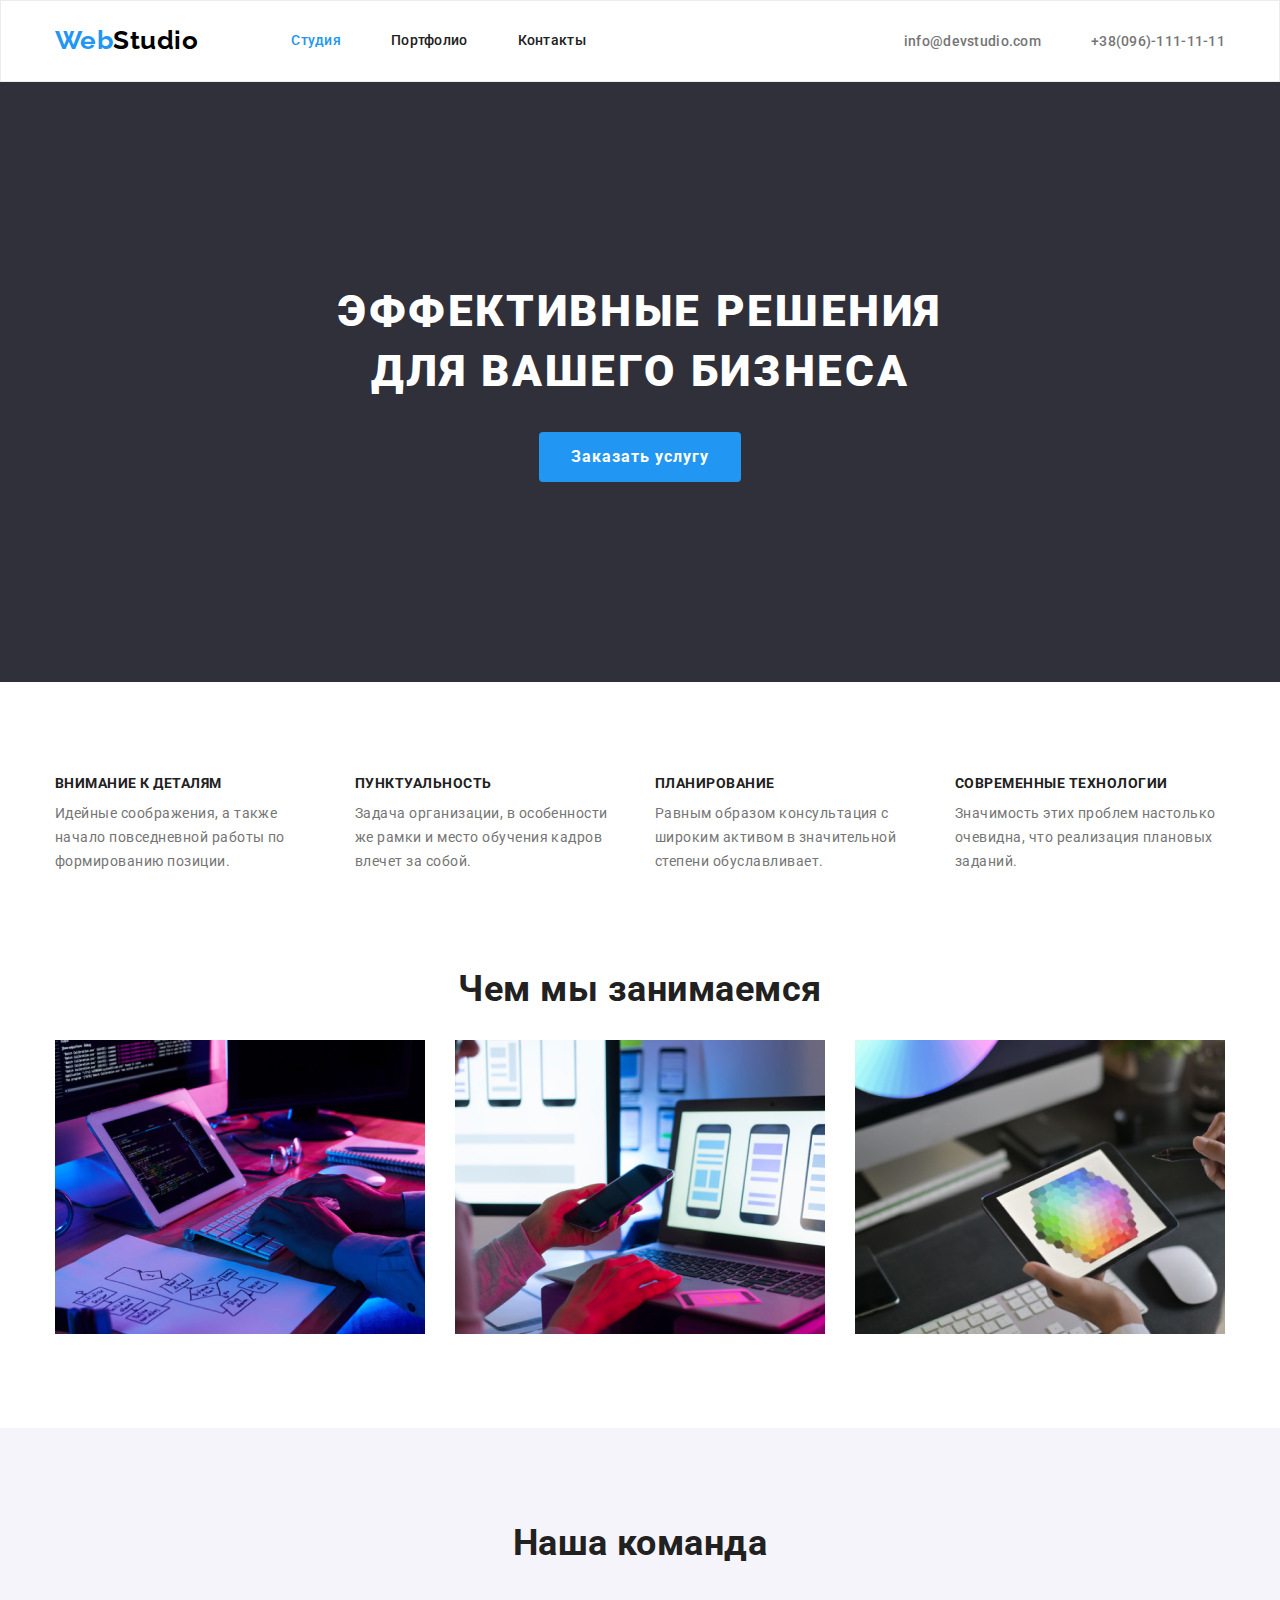
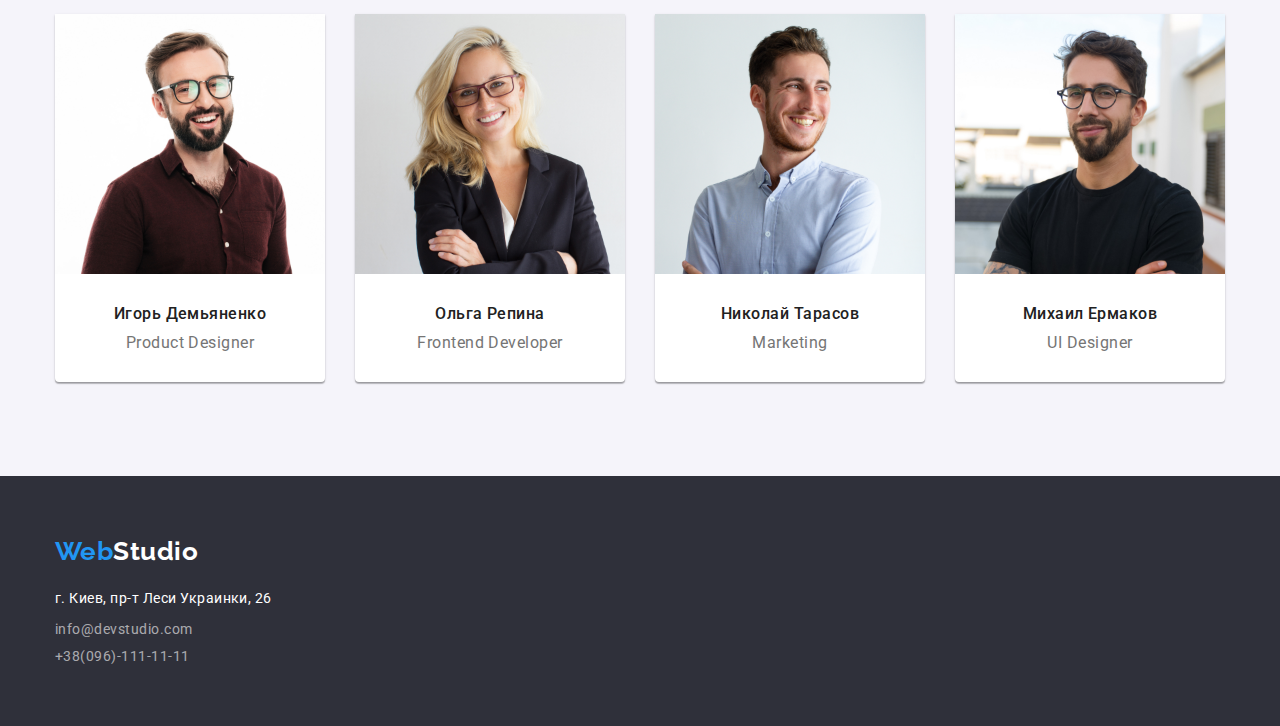
==== index.html @ 583dd8f9 "add hw-4" ====
<!DOCTYPE html>
<html lang="ru">
<head>
    <meta charset="UTF-8">
    <meta http-equiv="X-UA-Compatible" content="IE=edge">
    <meta name="viewport" content="width=device-width, initial-scale=1.0">
    <title>Document</title>
    <link rel="preconnect" href="https://fonts.googleapis.com">
    <link rel="preconnect" href="https://fonts.gstatic.com" crossorigin>
    <link
    href="https://fonts.googleapis.com/css2?family=Raleway:wght@700&family=Roboto:wght@400;500;700;900&display=swap" 
    rel="stylesheet"
    >
    <link rel="stylesheet" href="https://cdnjs.cloudflare.com/ajax/libs/modern-normalize/1.1.0/modern-normalize.min.css">
    <link rel="stylesheet" href="./css/styles.css">
</head>
<body>
<!--Header  -->
<header class="header ">
    <!-- Nav -->  
    <div class="container header-box">
        <nav class="main-nav">
            <div class="logo-box">
                <a href="./index.html" class="logo">Web<span class="logo-header">Studio</span></a>
            </div>
            <ul class="site-nav">
                <li class="item"><a href="./index.html" class="header-link  active-page">Студия</a></li>
                <li class="item"><a href="./portfolio.html" class="header-link">Портфолио</a></li>
                <li class="item"><a href="" class="header-link">Контакты</a></li>
            </ul>
        </nav>
<!-- Сontacts -->
        <ul class="auth">
            <li class="item"><a href="mailto:info@devstudio.com" class="auth-header">info@devstudio.com</a></li>
            <li class="item"><a href="tel:+380961111111" class="auth-header">+38(096)-111-11-11</a></li>   
        </ul>

        
    </div>
</header>  
<main>
<!-- Hero -->
    <section class="hero section">
        <div class="container">
            <h1 class="hero-title">Эффективные решения для вашего бизнеса</h1>
            <button type="button" class="button">Заказать услугу</button>
        </div>
  
    </section>
<!-- Work -->
    <section  class="section">
       <div class="container">
        <h2 class="heading hides">Направленность</h2>
        <ul class="work-list">
            <li class="item">
                <h3 class="subheading">Внимание к деталям</h3>
                <p class="work-text">Идейные соображения, а также начало повседневной работы по формированию позиции.</p>
            </li>
            <li class="item">
                <h3 class="subheading">Пунктуальность</h3>
                <p class="work-text">Задача организации, в особенности же рамки и место обучения кадров влечет за собой.</p>
            </li>
            <li class="item">
                <h3 class="subheading">Планирование</h3>
                <p class="work-text">Равным образом консультация с широким активом в значительной степени обуславливает.</p>
            </li>
            <li class="item">
                <h3 class="subheading">Современные технологии</h3>
                <p class="work-text">Значимость этих проблем настолько очевидна, что реализация плановых заданий.</p>
            </li>
        </ul>
       </div>
    </section>
 <!-- our-work -->
<section class="section our-work">
    <div class="container">
        <h2 class="heading our-work-title">Чем мы занимаемся</h2>
        <ul class="our-work-list">
            <li class="item">
                <img src="./images/img-6.jpg" alt="программированием" width="370"/ class="img">
            </li>
            <li class="item">
                <img src="./images/img-4.jpg" alt="Разработка приложений " width="370"/ class="img">
            </li>
            <li class="item">
                <img src="./images/img-5.jpg" alt="Дизайн" width="370"/ class="img">
            </li>
        </ul>
    </div>    
</section>
<!-- Team -->
<section class="section time">
<div class="container">
    <h2 class="heading team-title">Наша команда</h2>
    <ul class="team-list">
        <li class="item">
            <img src="./images/img-3.jpg" alt="фото игоря демьяненко" width="270"/ class="img">
            <div class="team-item">
                <h3 class="team-names">Игорь Демьяненко</h3>
                <p lang="en" class="profession">Product Designer</p>
            </div> 
        </li>
        <li class="item">
            <img src="./images/img-2.jpg" alt="фото ольги репиной" width="270"/ class="img">
            <div class="team-item">
                <h3 class="team-names">Ольга Репина</h3>
                <p lang="en" class="profession">Frontend Developer</p> 
            </div>
        </li>
        <li class="item">
            <img src="./images/img-1.jpg" alt="фото николая тарасова" width="270"/ class="img">
            <div class="team-item">
                <h3 class="team-names">Николай Тарасов</h3>
                <p lang="en" class="profession">Marketing</p> 
            </div>
        </li>
        <li class="item"><img src="./images/img.jpg" alt="фото михаила ермакова" width="270"/ class="img">
            <div class="team-item">
                <h3 class="team-names">Михаил Ермаков</h3>
            <p lang="en" class="profession">UI Designer</p>
            </div> 
        </li>
    </ul>
</div>
</section> 
</main> 
<!--Footer  -->
<footer class="footer">
<div class="container">
    <div class="footer-logo-link">
        <a href="index.html" class="logo">Web<span class="logo-footer">Studio</span></a>
    </div>
    <address>
        <ul class="footer-logo-link">
            <li class="item"><a href="" class="address">г. Киев, пр-т Леси Украинки, 26</a></li>
            <li class="item"><a href="mailto:info@devstudio.com" class="footer-link">info@devstudio.com</a></li>
            <li class="item"><a href="tel:+380961111111" class="footer-link">+38(096)-111-11-11</a></li>
        </ul> 
    </address>
</div>           
</footer>
</body>
</html>
---- css/styles.css ----
:root{
    --primary-text-color: #757575;
    --title-text-color: #212121;
    --accent-color: #2196F3;
    --address-text-color: rgba(255, 255, 255, 0.6);
    --primary-backgroud-color: #FFFFFF;
}

body{
    background-color: var(--primary-backgroud-color);
    color: var(--primary-text-color);
    font-family: Roboto, sans-serif;
    font-style: normal;
    font-weight: 400;
    letter-spacing: 0.03em;
}
ul{
    list-style: none;
    margin: 0;
    padding: 0;
}
.img{
    display: block;
    width: 100%;
    height:auto;
}
.hides{
    position: absolute;
    width: 1px;
    height: 1px;
    margin: -1px;
    padding: 0;
    overflow: hidden;
    border: 0;
    clip: rect(0 0 0 0);
}
.container{
    margin-left: auto;
    margin-right: auto;
    width: 1200px;
    padding-left: 15px;
    padding-right: 15px;   
}
.section{
    padding-top: 94px;
    padding-bottom: 94px;   
}
.icons{
    
}
/* ==========HEADER========== */
.header{
    background-color: #ffffff;
    border: 1px solid #ECECEC;
}
.header-box{
    display: flex;
    align-items: center;
}
.main-nav{
    display: flex;   
}
.site-nav{
    display: flex;
    margin-left: 93px;  
}
.auth{
    display: flex;
    margin-left: auto;   
}
.logo-box{
    display: flex;
}
.logo-box .logo{
    padding-top: 24px;
    padding-bottom: 25px;
}
.logo{
    color: #2196F3;
    font-family: Raleway, sans-serif;
    font-weight: 700;
    font-size: 26px;
    line-height: 1.2;
    text-decoration: none;
}
.logo-header{
    color: #000000;
}
.site-nav .item:not(:last-child){
margin-right: 50px;
}
.site-nav .header-link{
    display: block;
    padding-top: 32px;
    padding-bottom: 32px;
}
.header-link{
    color: var(--title-text-color);
    font-weight: 500;
    font-size: 14px;
    line-height: 1.14;
    letter-spacing: 0.02em;
    text-decoration: none;
}
.header-link:focus,
.header-link:hover{
    color: var(--accent-color);
}
.auth .item:not(:last-child){
    margin-right: 50px;
}
.auth-header{
    color: #757575;
    font-weight: 500;
    font-size: 14px;
    line-height: 1.14;
    letter-spacing: 0.02em;
    text-decoration: none;
}
.auth-header:focus,
.auth-header:hover{
    color: var(--accent-color); 
}
.active-page{
    color: var(--accent-color);
}

/*========== MAIN STUDIO==========*/
/*========== HIRO ==========*/
.hero{
    padding-top: 200px;
    padding-bottom: 200px;
    margin-left: auto;
    margin-right: auto;
    background-color: #2F303A;
    text-align: center;   
}
.hero-title{
    margin-top: 0;
    margin-bottom: 30px;
    margin-left: auto;
    margin-right: auto;
    width: 696px;
    font-weight: 900;
    font-size: 44px;
    line-height: 1.36;
    align-items: center;
    text-align: center;
    letter-spacing: 0.06em;
    text-transform: uppercase;
    color: #FFFFFF;  
}
.button{ 
    display: inline-block;
    border-radius: 4px;
    padding: 10px 32px;
    margin-left: auto;
    margin-right: auto;
    min-width: 200px;
    font-weight: 700;
    font-size: 16px;
    line-height: 1.88;
    align-items: center;
    text-align: center;
    letter-spacing: 0.06em;
    color: #FFFFFF;
    cursor: pointer;
    border: transparent;
    background-color: var(--accent-color); 
}
.button:focus,
.button:hover{
    background-color: #188CE8;
}

/*========== SECTION ==========*/
/*========== WORK==========*/
.heading{
    font-weight: 700;
    font-size: 36px;
    line-height: 1.17;
    text-align: center;
    color: var(--title-text-color);
}
.work-list{
    display: flex;
    flex-wrap: wrap;
}   
.work-list .item{
    width: 270px;  
}
.work-list .item:not(:last-child){
    margin-right: 30px;
}
.subheading{
    margin-top: 0;
    margin-bottom: 10px;
    font-weight: 700;
    font-size: 14px;
    line-height: 1.14;
    text-transform: uppercase;
    color: var(--title-text-color);   
}
.work-text{
    margin-top: 0;
    margin-bottom: 0;
    font-size: 14px;
    line-height: 1.71;
    color: var(--primary-text-color);  
}
/* ==========OUR-WORK========== */
.our-work{
    padding-top: 0;
}
.our-work-title{
    margin-top: 0;
    margin-bottom: 50;
}
.our-work-list{
    display: flex;
}
.our-work-list .item:not(:last-child){
    margin-right: 30px;
}
/*========== TIAM ==========*/
.time{
    background-color: #F5F4FA;
}
.team-title{
    margin-top: 0;
    margin-bottom: 50px;
}
.team-list{
    display: flex;
}
.team-list .item{
    margin-right: 30px;
    width: 270px;
    background: #FFFFFF;
    box-shadow: 0px 1px 3px 
    rgba(0, 0, 0, 0.12), 
    0px 1px 1px rgba(0, 0, 0, 0.14), 
    0px 2px 1px rgba(0, 0, 0, 0.2);
    border-radius: 0px 0px 4px 4px;
}
.team-list .item:nth-child(4n){
    margin-right: 0;
}
.team-item{
padding-top: 30px;
padding-bottom: 30px;
}
.team-names{
    margin-top: 0;
    margin-bottom: 10px;
    font-weight: 500;
    font-size: 16px;
    line-height: 1.19;
    text-align: center;
    color: var(--title-text-color);
}
.profession{
    margin-top: 0;
    margin-bottom: 0;
    font-size: 16px;
    line-height: 1.19;
    text-align: center;
}
/*========== PORTFOLIO ==========*/
.portfolio-link{
    display:block; 
    text-decoration: none; 
}
.container .list{
    display: flex;
    justify-content: center;
    margin-bottom: 34px;
}
/*========== BUTTONS ==========*/
.buttons{ 
    display: block;
    padding: 6px 22px;  
    font-weight: 500;
    font-size: 16px;
    line-height: 1.63;
    text-align: center;
    cursor: pointer;
    border: solid;
    border-radius: 4px;
    border: transparent;
    background: #F5F4FA;
    color: var(--title-text-color);
}
.buttons:focus,
.buttons:hover{
    color: #ffffff;
    background-color: var(--accent-color);
}
.list .item:not(:last-child){
    margin-right: 8px;
}
/*========== CARDS==========*/
.list-of-cards{
    display: flex;
    flex-wrap:wrap;
}
.item-of-cards{
    width: 370px;
    margin-right: 30px;
    margin-bottom: 30px;
    border-bottom:1px solid #EEEEEE;   
}
.item-of-cards:nth-child(3n){
    margin-right: 0;
}
.item-of-cards:nth-list-child(3n){
    margin-right: 0;
}
.item-of-cards:nth-last-child(-n + 3) {
    margin-bottom: 0;
}

/*========== CARDS TITLE==========*/
.title-cards {
    padding: 20px 24px;
}
.portfolio-subheading{
    margin-top: 0;
    margin-bottom: 4px;
    font-weight: 700;
    font-size: 18px;
    line-height: 2;
    letter-spacing: 0.06em;
    color: var(--title-text-color);
}
.portfolio-title{
    margin-top: 0;
    margin-bottom: 0;
    font-size: 16px;
    line-height: 1.9;
    color: var(--primary-text-color);
}
/*========== FOOTER ==========*/
.footer{
    padding-top: 60px;
    padding-bottom: 60px;
    margin-left: auto;
    margin-right: auto;
    background-color: #2F303A;
}
.footer-logo-link:not(:last-child){
margin-bottom: 20px;
}
.logo-footer{
    color: #ffffff;
}
.footer-logo-link .item:not(:last-child){
    margin-bottom: 9px;
}
.address{
    color: #ffffff;
    font-size: 14px;
    line-height: 1.71;
    text-decoration: none;
    font-style: normal;
}
.address:focus,
.address:hover{
    color: var(--accent-color);
}
.footer-link{
    color: var(--address-text-color);
    font-size: 14px;
    line-height: 1.71px;
    text-decoration: none;
    font-style: normal;
}
.footer-link:focus,
.footer-link:hover{
    color: var(--accent-color);
}
.address, .footer-link{
    margin-bottom: 9px;
}
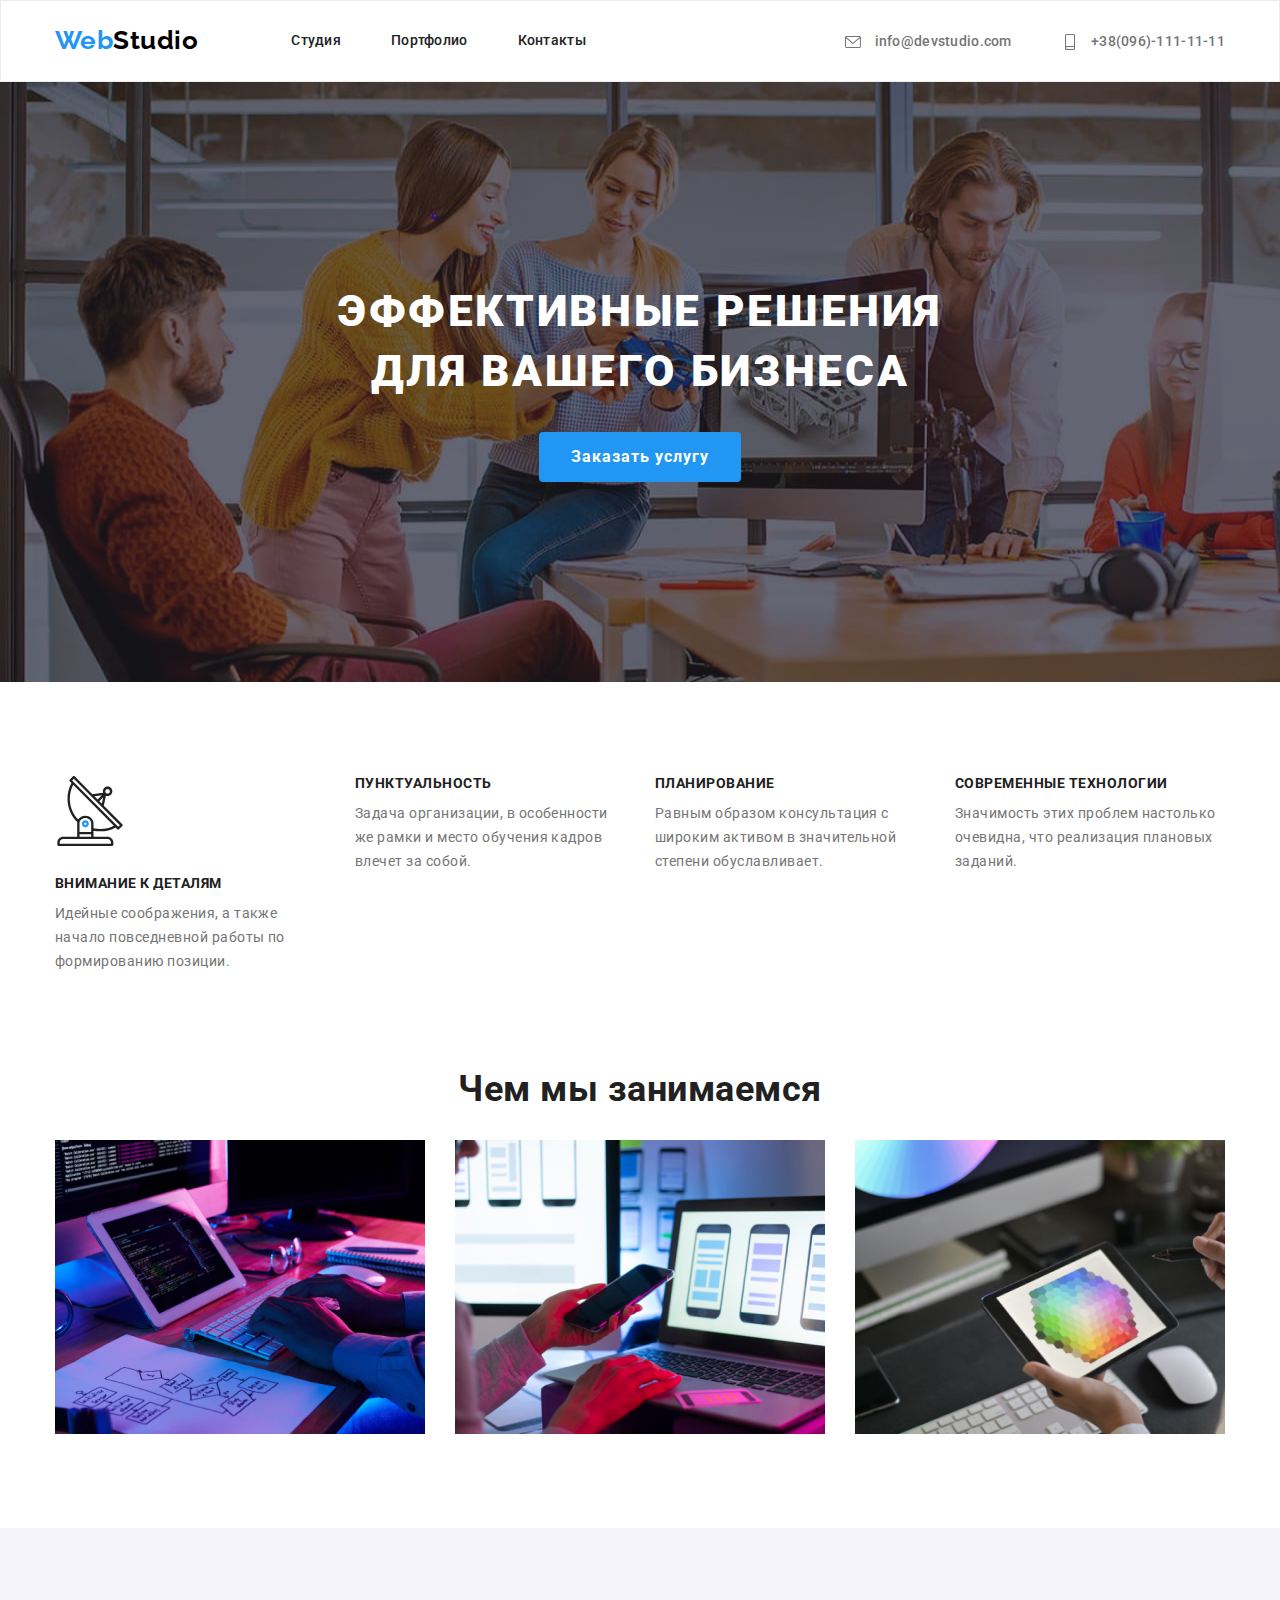
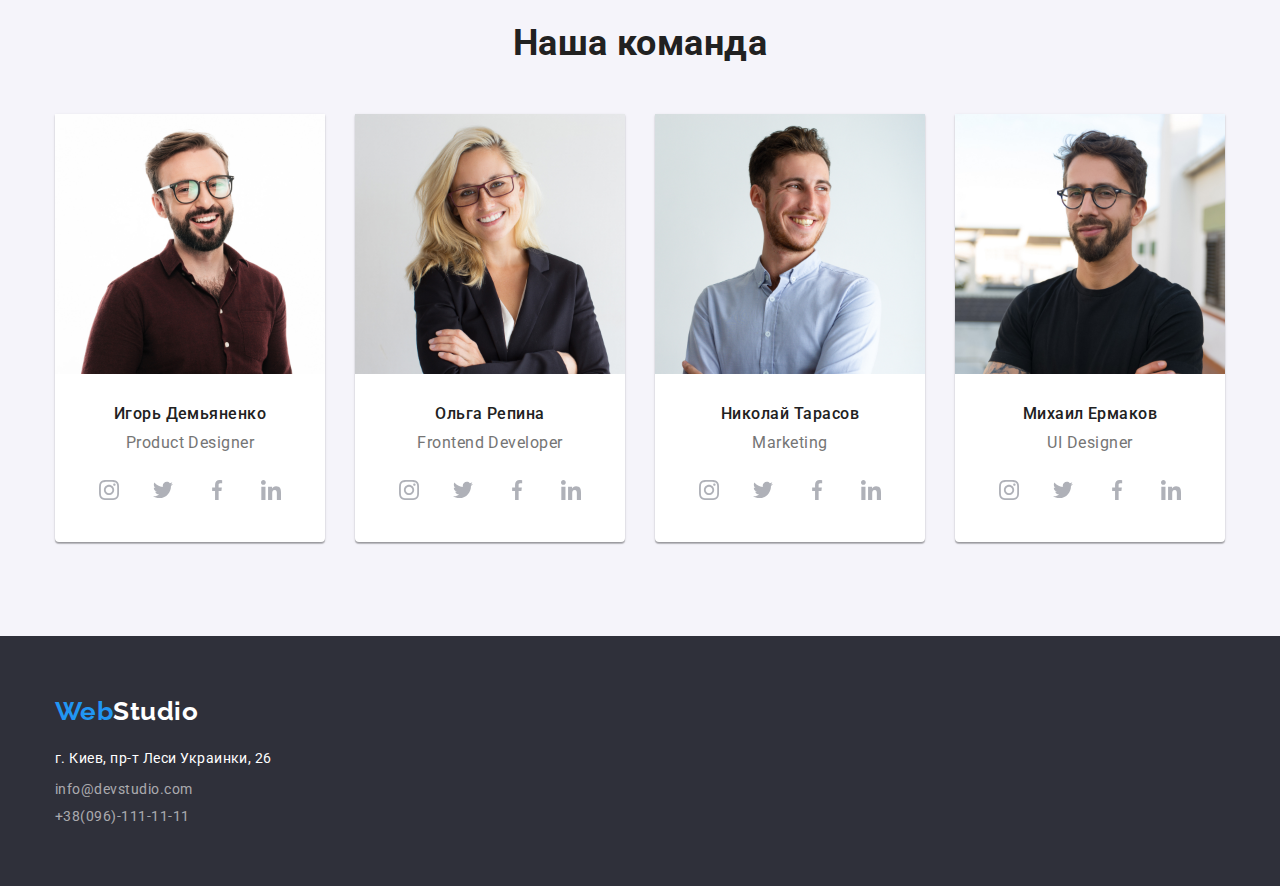
==== commit f4a26923: "add hw-4" ====
--- a/index.html
+++ b/index.html
@@ -31,8 +31,19 @@
         </nav>
 <!-- Сontacts -->
         <ul class="auth">
-            <li class="item"><a href="mailto:info@devstudio.com" class="auth-header">info@devstudio.com</a></li>
-            <li class="item"><a href="tel:+380961111111" class="auth-header">+38(096)-111-11-11</a></li>   
+            <li class="item contact-list">
+                <a href="mailto:info@devstudio.com" class="auth-header">
+                    <svg class="contact-icons icons-active" width="16" height="16">
+                        <use href="./images/icons.svg#icon-envelope"></use>
+                    </svg>
+                    info@devstudio.com
+                </a></li>
+            <li class="item contact-list">
+                <a href="tel:+380961111111" class="auth-header">
+                    <svg class="contact-icons icons-active"  width="16" height="16">
+                        <use href="./images/icons.svg#icon-phone"></use>
+                    </svg>
+                    +38(096)-111-11-11</a></li>   
         </ul>
 
         
@@ -52,7 +63,10 @@
        <div class="container">
         <h2 class="heading hides">Направленность</h2>
         <ul class="work-list">
-            <li class="item">
+            <li class="item"  width="270" height="120">
+                <svg class="work-icons">
+                    <use href="./images/icons.svg#icon-antenna"></use>
+                </svg>
                 <h3 class="subheading">Внимание к деталям</h3>
                 <p class="work-text">Идейные соображения, а также начало повседневной работы по формированию позиции.</p>
             </li>
@@ -98,6 +112,36 @@
             <div class="team-item">
                 <h3 class="team-names">Игорь Демьяненко</h3>
                 <p lang="en" class="profession">Product Designer</p>
+                <ul class="social-list">
+                    <li class="social-list-item">
+                        <a href="" class="social-list-link">
+                            <svg class="social-list-icon" width="20" height="20">
+                                <use href="./images/icons.svg#icon-instagram"></use>
+                            </svg>
+                        </a>
+                    </li>
+                    <li class="social-list-item">
+                        <a href="" class="social-list-link">
+                            <svg class="social-list-icon" width="20" height="20">
+                                <use href="./images/icons.svg#icon-twitter"></use>
+                            </svg>
+                        </a>
+                    </li>
+                    <li class="social-list-item">
+                        <a href="" class="social-list-link">
+                            <svg class="social-list-icon" width="20" height="20">
+                                <use href="./images/icons.svg#icon-facebook"></use>
+                            </svg>
+                        </a>
+                    </li>
+                    <li class="social-list-item">
+                        <a href="" class="social-list-link">
+                            <svg class="social-list-icon" width="20" height="20">
+                                <use href="./images/icons.svg#icon-linkedin"></use>
+                            </svg>
+                        </a>
+                    </li>
+                </ul>
             </div> 
         </li>
         <li class="item">
@@ -105,19 +149,109 @@
             <div class="team-item">
                 <h3 class="team-names">Ольга Репина</h3>
                 <p lang="en" class="profession">Frontend Developer</p> 
+                <ul class="social-list">
+                    <li class="social-list-item">
+                        <a href="" class="social-list-link">
+                            <svg class="social-list-icon" width="20" height="20">
+                                <use href="./images/icons.svg#icon-instagram"></use>
+                            </svg>
+                        </a>
+                    </li>
+                    <li class="social-list-item">
+                        <a href="" class="social-list-link">
+                            <svg class="social-list-icon" width="20" height="20">
+                                <use href="./images/icons.svg#icon-twitter"></use>
+                            </svg>
+                        </a>
+                    </li>
+                    <li class="social-list-item">
+                        <a href="" class="social-list-link">
+                            <svg class="social-list-icon" width="20" height="20">
+                                <use href="./images/icons.svg#icon-facebook"></use>
+                            </svg>
+                        </a>
+                    </li>
+                    <li class="social-list-item">
+                        <a href="" class="social-list-link">
+                            <svg class="social-list-icon" width="20" height="20">
+                                <use href="./images/icons.svg#icon-linkedin"></use>
+                            </svg>
+                        </a>
+                    </li>
+                </ul>
             </div>
         </li>
         <li class="item">
             <img src="./images/img-1.jpg" alt="фото николая тарасова" width="270"/ class="img">
             <div class="team-item">
                 <h3 class="team-names">Николай Тарасов</h3>
-                <p lang="en" class="profession">Marketing</p> 
+                <p lang="en" class="profession">Marketing</p>
+                <ul class="social-list">
+                    <li class="social-list-item">
+                        <a href="" class="social-list-link">
+                            <svg class="social-list-icon" width="20" height="20">
+                                <use href="./images/icons.svg#icon-instagram"></use>
+                            </svg>
+                        </a>
+                    </li>
+                    <li class="social-list-item">
+                        <a href="" class="social-list-link">
+                            <svg class="social-list-icon" width="20" height="20">
+                                <use href="./images/icons.svg#icon-twitter"></use>
+                            </svg>
+                        </a>
+                    </li>
+                    <li class="social-list-item">
+                        <a href="" class="social-list-link">
+                            <svg class="social-list-icon" width="20" height="20">
+                                <use href="./images/icons.svg#icon-facebook"></use>
+                            </svg>
+                        </a>
+                    </li>
+                    <li class="social-list-item">
+                        <a href="" class="social-list-link">
+                            <svg class="social-list-icon" width="20" height="20">
+                                <use href="./images/icons.svg#icon-linkedin"></use>
+                            </svg>
+                        </a>
+                    </li>
+                </ul> 
             </div>
         </li>
         <li class="item"><img src="./images/img.jpg" alt="фото михаила ермакова" width="270"/ class="img">
             <div class="team-item">
                 <h3 class="team-names">Михаил Ермаков</h3>
             <p lang="en" class="profession">UI Designer</p>
+            <ul class="social-list">
+                <li class="social-list-item">
+                    <a href="" class="social-list-link">
+                        <svg class="social-list-icon" width="20" height="20">
+                            <use href="./images/icons.svg#icon-instagram"></use>
+                        </svg>
+                    </a>
+                </li>
+                <li class="social-list-item">
+                    <a href="" class="social-list-link">
+                        <svg class="social-list-icon" width="20" height="20">
+                            <use href="./images/icons.svg#icon-twitter"></use>
+                        </svg>
+                    </a>
+                </li>
+                <li class="social-list-item">
+                    <a href="" class="social-list-link">
+                        <svg class="social-list-icon" width="20" height="20">
+                            <use href="./images/icons.svg#icon-facebook"></use>
+                        </svg>
+                    </a>
+                </li>
+                <li class="social-list-item">
+                    <a href="" class="social-list-link">
+                        <svg class="social-list-icon" width="20" height="20">
+                            <use href="./images/icons.svg#icon-linkedin"></use>
+                        </svg>
+                    </a>
+                </li>
+            </ul>
             </div> 
         </li>
     </ul>
--- a/css/styles.css
+++ b/css/styles.css
@@ -45,9 +45,6 @@
     padding-top: 94px;
     padding-bottom: 94px;   
 }
-.icons{
-    
-}
 /* ==========HEADER========== */
 .header{
     background-color: #ffffff;
@@ -66,7 +63,8 @@
 }
 .auth{
     display: flex;
-    margin-left: auto;   
+    margin-left: auto;
+  
 }
 .logo-box{
     display: flex;
@@ -106,6 +104,14 @@
 .header-link:hover{
     color: var(--accent-color);
 }
+
+.contact-icons{
+    margin-right: 10px;
+    align-items: center;
+    vertical-align: middle;
+    fill: var(--primary-text-color);
+    background-size: cover;
+}
 .auth .item:not(:last-child){
     margin-right: 50px;
 }
@@ -121,18 +127,26 @@
 .auth-header:hover{
     color: var(--accent-color); 
 }
-.active-page{
-    color: var(--accent-color);
+.auth-header:focus .icons-active,
+.auth-header:hover .icons-active{
+    fill: var(--accent-color);   
 }
 
 /*========== MAIN STUDIO==========*/
 /*========== HIRO ==========*/
 .hero{
+    background-image: 
+    linear-gradient(
+    rgba(47, 48, 58, 0.4), 
+    rgba(47, 48, 58, 0.4)),
+    url("../images/hero.jpg");
+    background-size: cover;
     padding-top: 200px;
     padding-bottom: 200px;
     margin-left: auto;
     margin-right: auto;
-    background-color: #2F303A;
+    max-width: 1600px;
+    background-color: #C4C4C4;
     text-align: center;   
 }
 .hero-title{
@@ -207,6 +221,13 @@
     font-size: 14px;
     line-height: 1.71;
     color: var(--primary-text-color);  
+}
+.work-icons{
+    display: flex;
+    padding: auto;
+    margin-bottom: 30px;
+    width: 70px;
+    height: 70px;
 }
 /* ==========OUR-WORK========== */
 .our-work{
@@ -247,8 +268,10 @@
     margin-right: 0;
 }
 .team-item{
-padding-top: 30px;
-padding-bottom: 30px;
+    padding-top: 30px;
+    padding-bottom: 30px;
+    padding-right: 32px;
+    padding-left: 32px;
 }
 .team-names{
     margin-top: 0;
@@ -261,10 +284,35 @@
 }
 .profession{
     margin-top: 0;
-    margin-bottom: 0;
+    margin-bottom: 16px;
     font-size: 16px;
     line-height: 1.19;
     text-align: center;
+}
+.social-list{
+    display: flex;
+    justify-content: space-between;
+}
+.social-list-link{
+    display: flex;
+    align-items: center;
+    justify-content: center;
+    width: 44px;
+    height: 44px;
+    background-color: #ffffff;
+    border-radius: 50%;
+}
+.social-list-link:hover .social-list-icon,
+.social-list-link:focus .social-list-icon{
+    fill: #ffffff;
+}
+.social-list-link:hover,
+.social-list-link:focus {
+    background-color: var(--accent-color);
+   
+}
+.social-list-icon{
+    fill: #AFB1B8;
 }
 /*========== PORTFOLIO ==========*/
 .portfolio-link{
@@ -382,3 +430,4 @@
 .address, .footer-link{
     margin-bottom: 9px;
 }
+
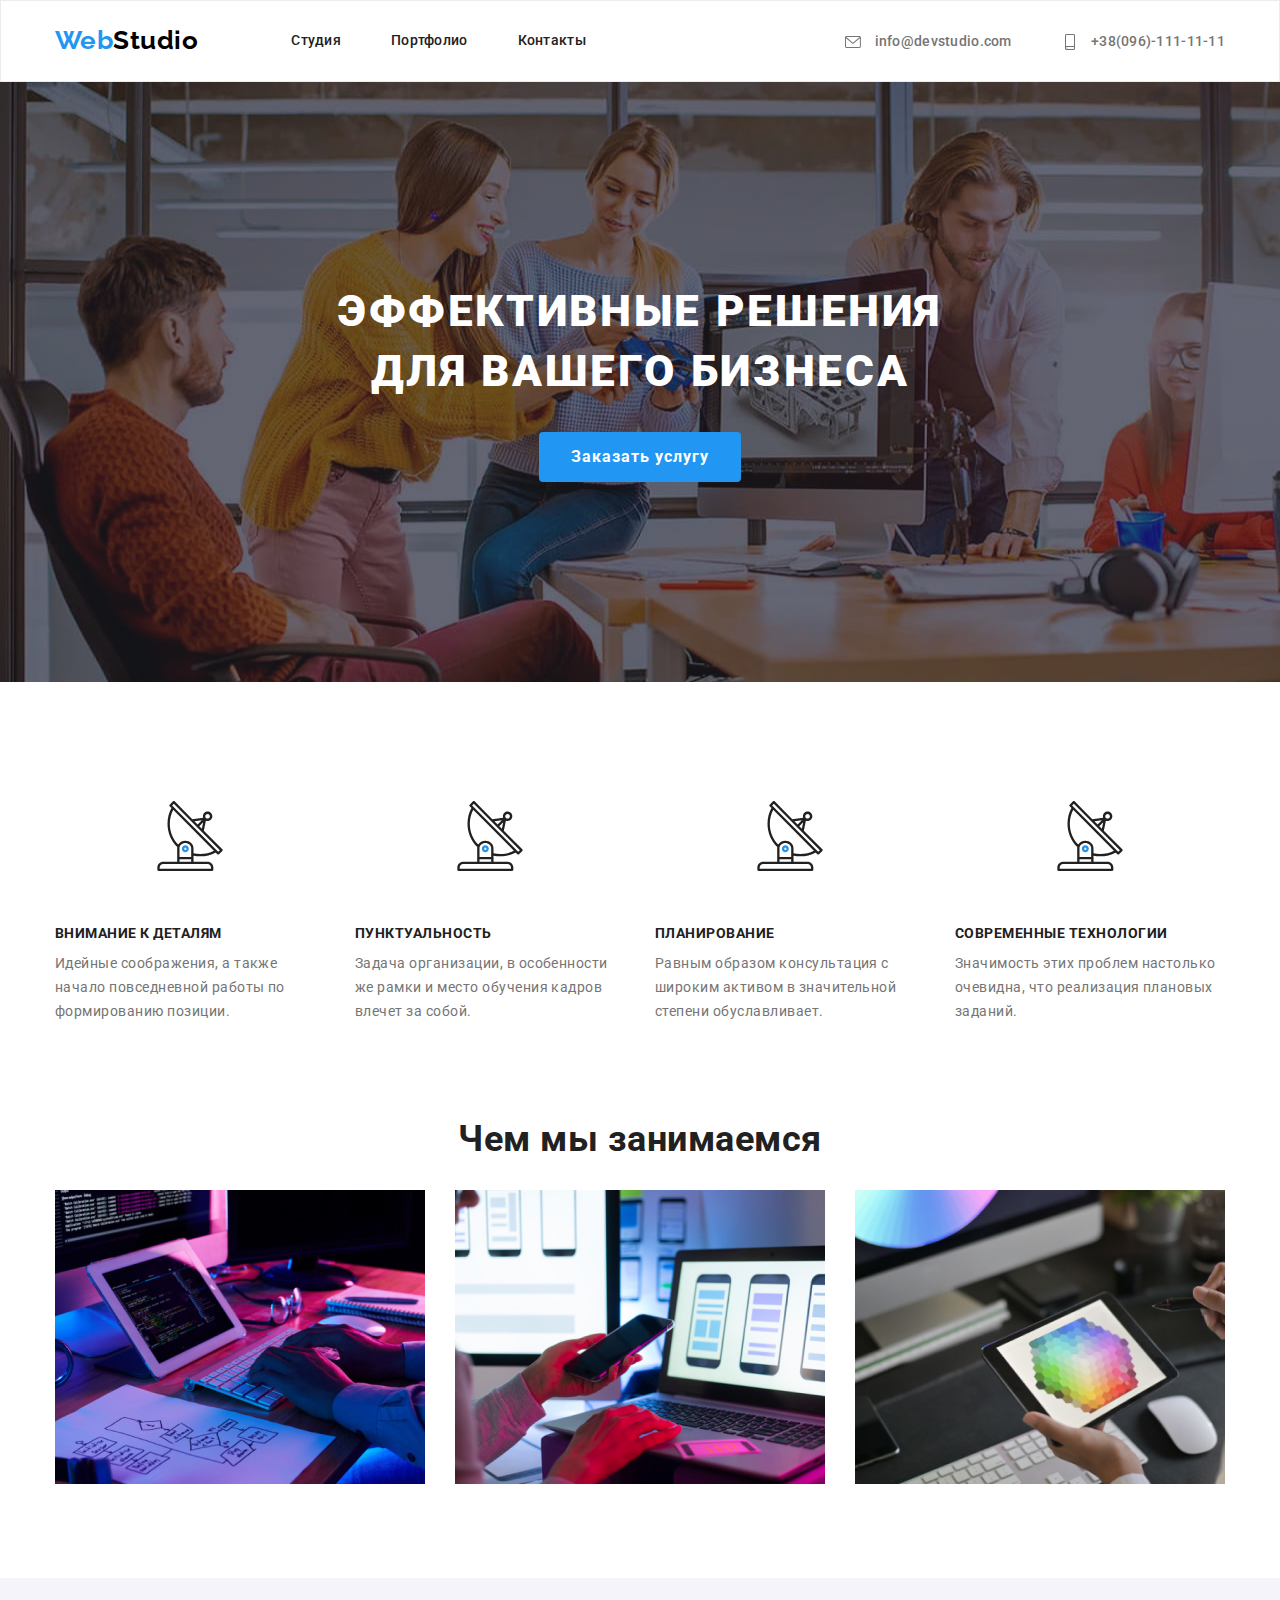
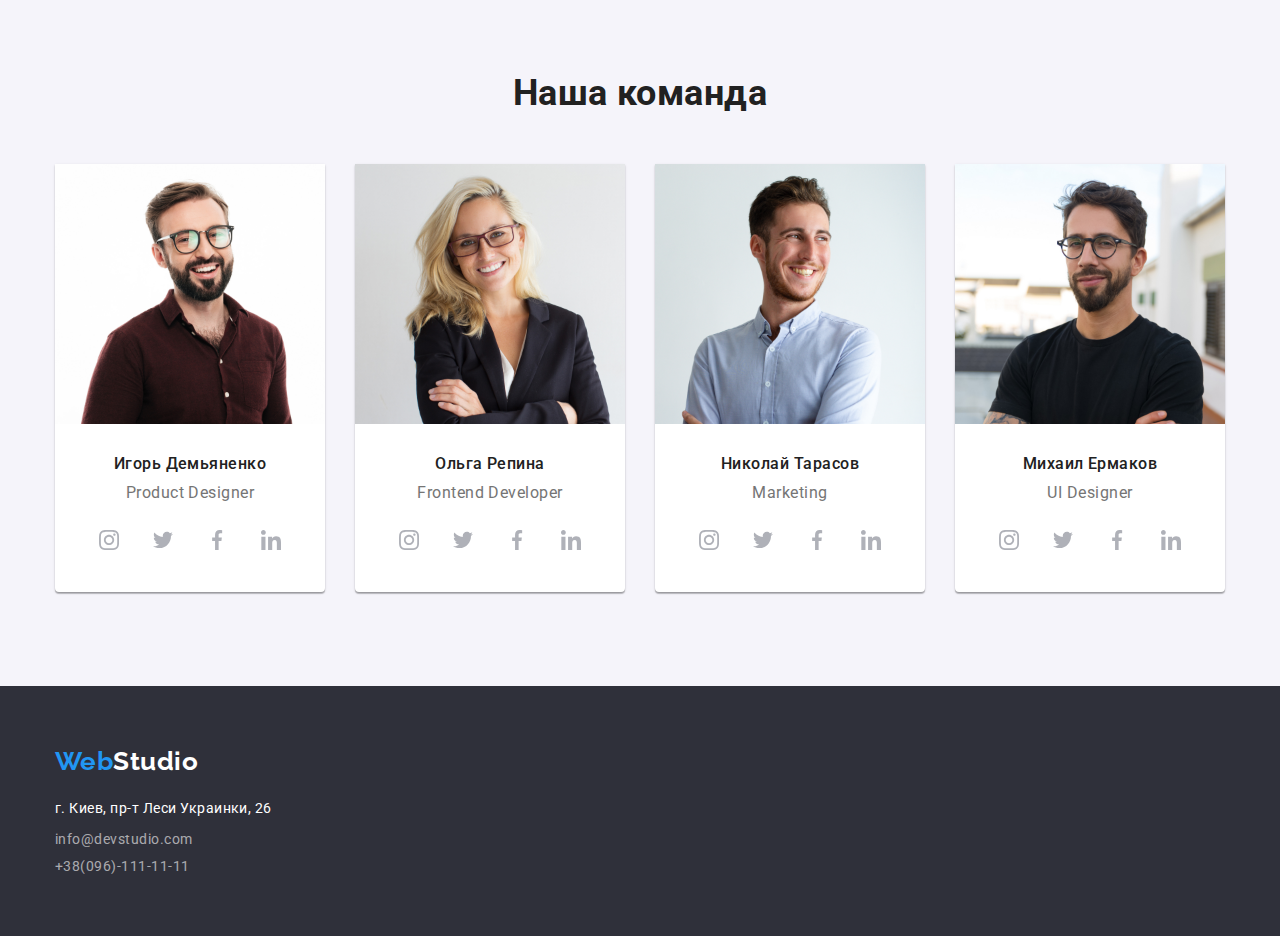
==== commit e8021aac: "add hw-3" ====
--- a/index.html
+++ b/index.html
@@ -62,11 +62,31 @@
     <section  class="section">
        <div class="container">
         <h2 class="heading hides">Направленность</h2>
+        <ul class="icon-list-work">
+            <li  class="icon-item-work" width="270" height="120">
+                <svg class="icon-work">
+                    <use href="./images/icons.svg#icon-antenna"></use>
+                </svg>
+            </li>
+            <li  class="icon-item-work" width="270" height="120">
+                <svg class="icon-work">
+                    <use href="./images/icons.svg#icon-antenna"></use>
+                </svg>
+            </li>
+            <li  class="icon-item-work" width="270" height="120">
+                <svg class="icon-work">
+                    <use href="./images/icons.svg#icon-antenna"></use>
+                </svg>
+            </li>
+            <li  class="icon-item-work" width="270" height="120">
+                <svg class="icon-work">
+                    <use href="./images/icons.svg#icon-antenna"></use>
+                </svg>
+            </li>
+        </ul>
         <ul class="work-list">
-            <li class="item"  width="270" height="120">
-                <svg class="work-icons">
-                    <use href="./images/icons.svg#icon-antenna"></use>
-                </svg>
+            <li class="item">
+                
                 <h3 class="subheading">Внимание к деталям</h3>
                 <p class="work-text">Идейные соображения, а также начало повседневной работы по формированию позиции.</p>
             </li>
--- a/css/styles.css
+++ b/css/styles.css
@@ -222,12 +222,31 @@
     line-height: 1.71;
     color: var(--primary-text-color);  
 }
-.work-icons{
-    display: flex;
-    padding: auto;
+
+.icon-list-work{
+    display: flex;
+    justify-content: space-between;
     margin-bottom: 30px;
+}
+.icon-item-work{
+    display: block;
+    width: 270px;
+    height: 120px;
+    padding-top: 25px;
+    padding-bottom: 25px;
+    padding-right: 100px;
+    padding-left: 100px;
+    border-color: #f5f4fa;
+}
+.icon-item-work:not(:last-child){
+    margin-right: 30px;
+}
+.icon-work{
     width: 70px;
     height: 70px;
+    
+    
+    
 }
 /* ==========OUR-WORK========== */
 .our-work{
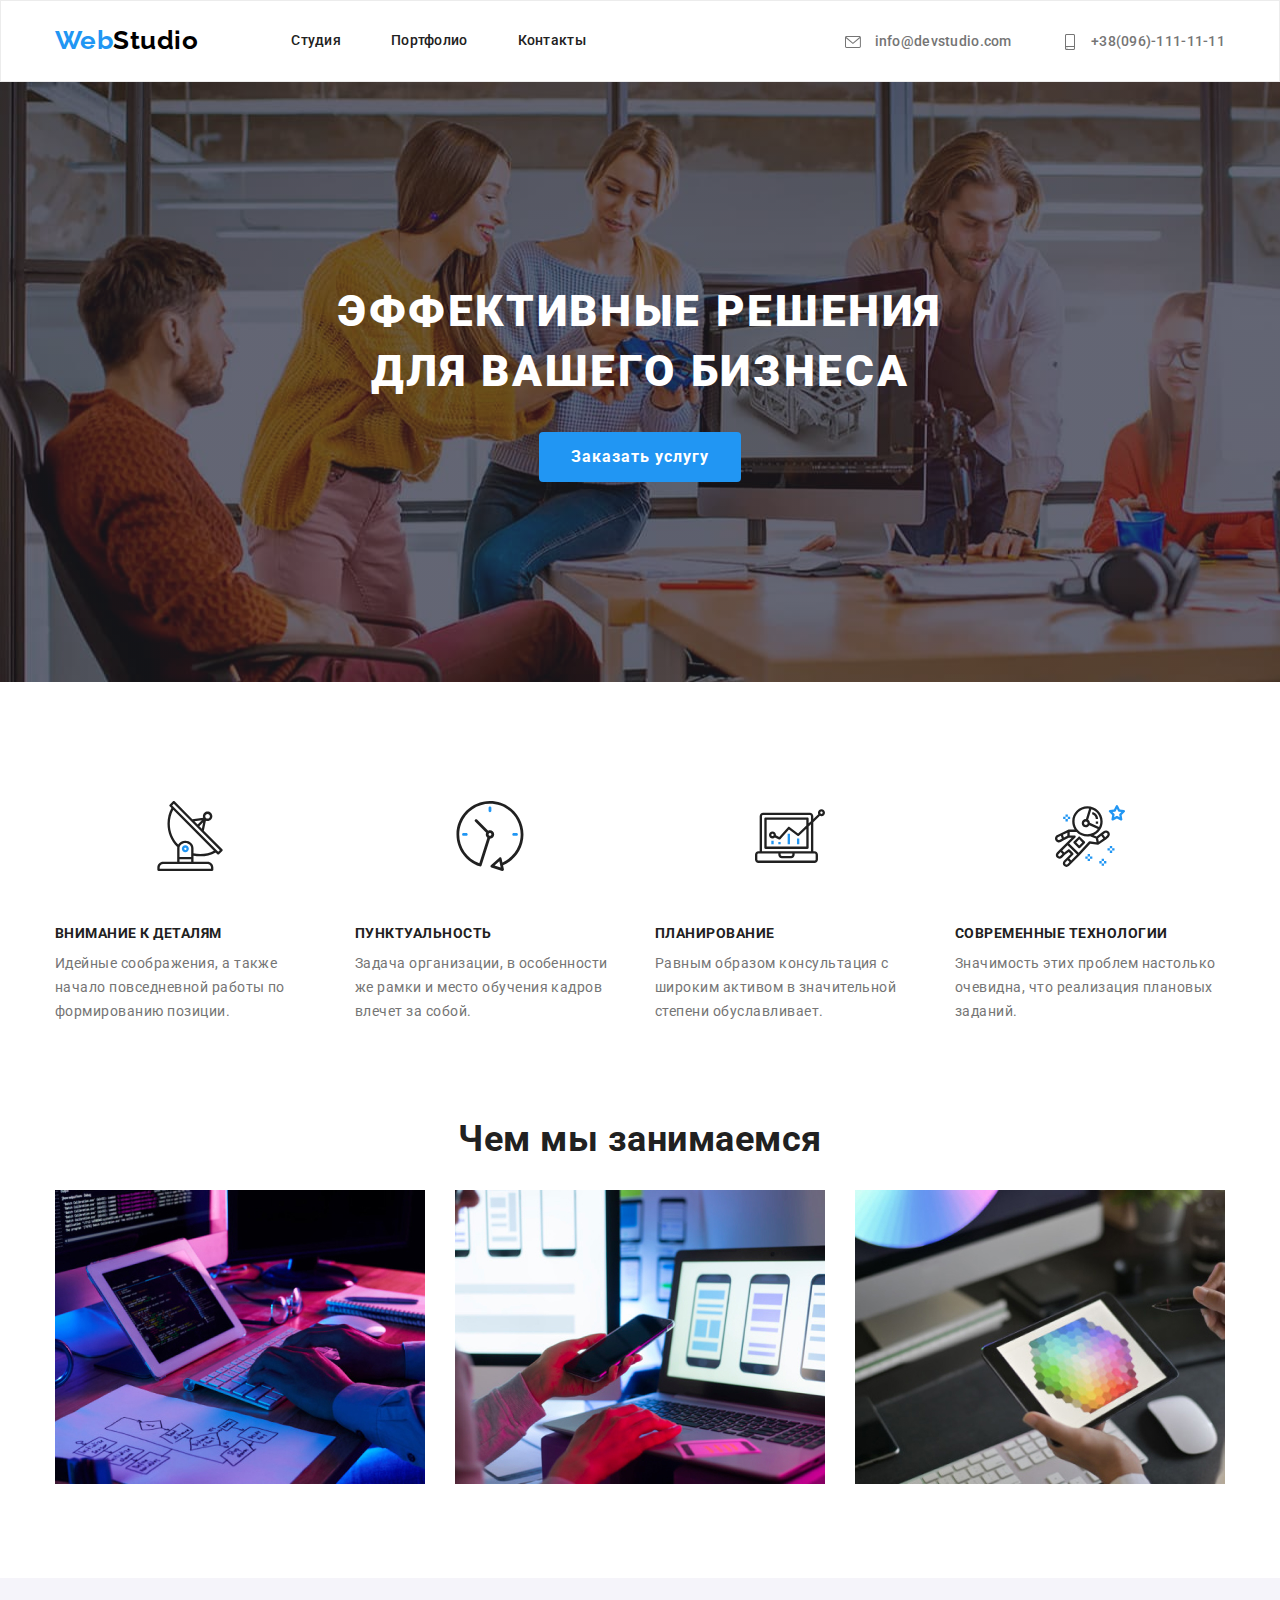
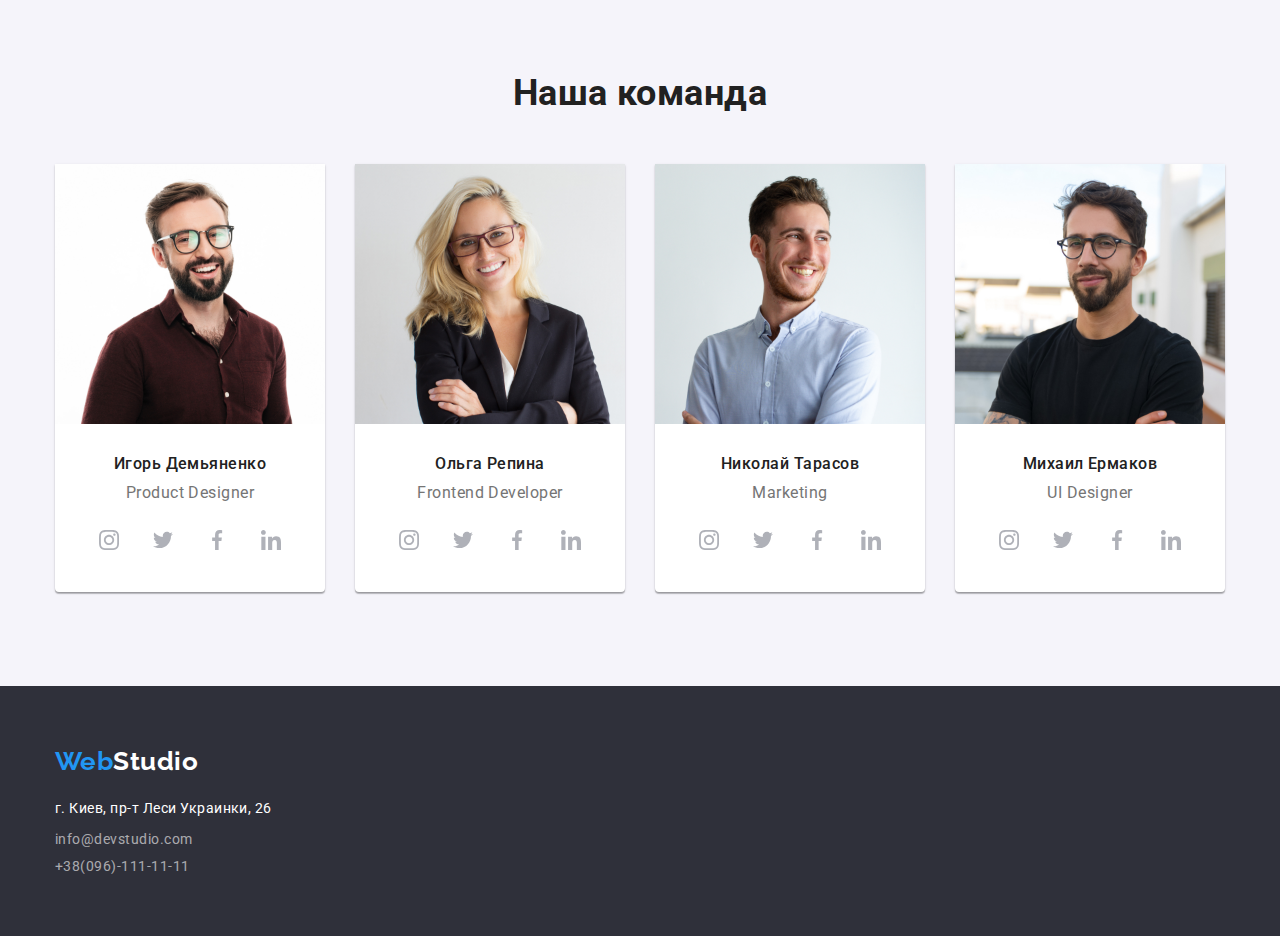
==== commit 2cfcb293: "add-hw-4" ====
--- a/index.html
+++ b/index.html
@@ -70,17 +70,17 @@
             </li>
             <li  class="icon-item-work" width="270" height="120">
                 <svg class="icon-work">
-                    <use href="./images/icons.svg#icon-antenna"></use>
-                </svg>
-            </li>
-            <li  class="icon-item-work" width="270" height="120">
-                <svg class="icon-work">
-                    <use href="./images/icons.svg#icon-antenna"></use>
-                </svg>
-            </li>
-            <li  class="icon-item-work" width="270" height="120">
-                <svg class="icon-work">
-                    <use href="./images/icons.svg#icon-antenna"></use>
+                    <use href="./images/icons.svg#icon-clock"></use>
+                </svg>
+            </li>
+            <li  class="icon-item-work" width="270" height="120">
+                <svg class="icon-work">
+                    <use href="./images/icons.svg#icon-diagram"></use>
+                </svg>
+            </li>
+            <li  class="icon-item-work" width="270" height="120">
+                <svg class="icon-work">
+                    <use href="./images/icons.svg#icon-astronaut"></use>
                 </svg>
             </li>
         </ul>
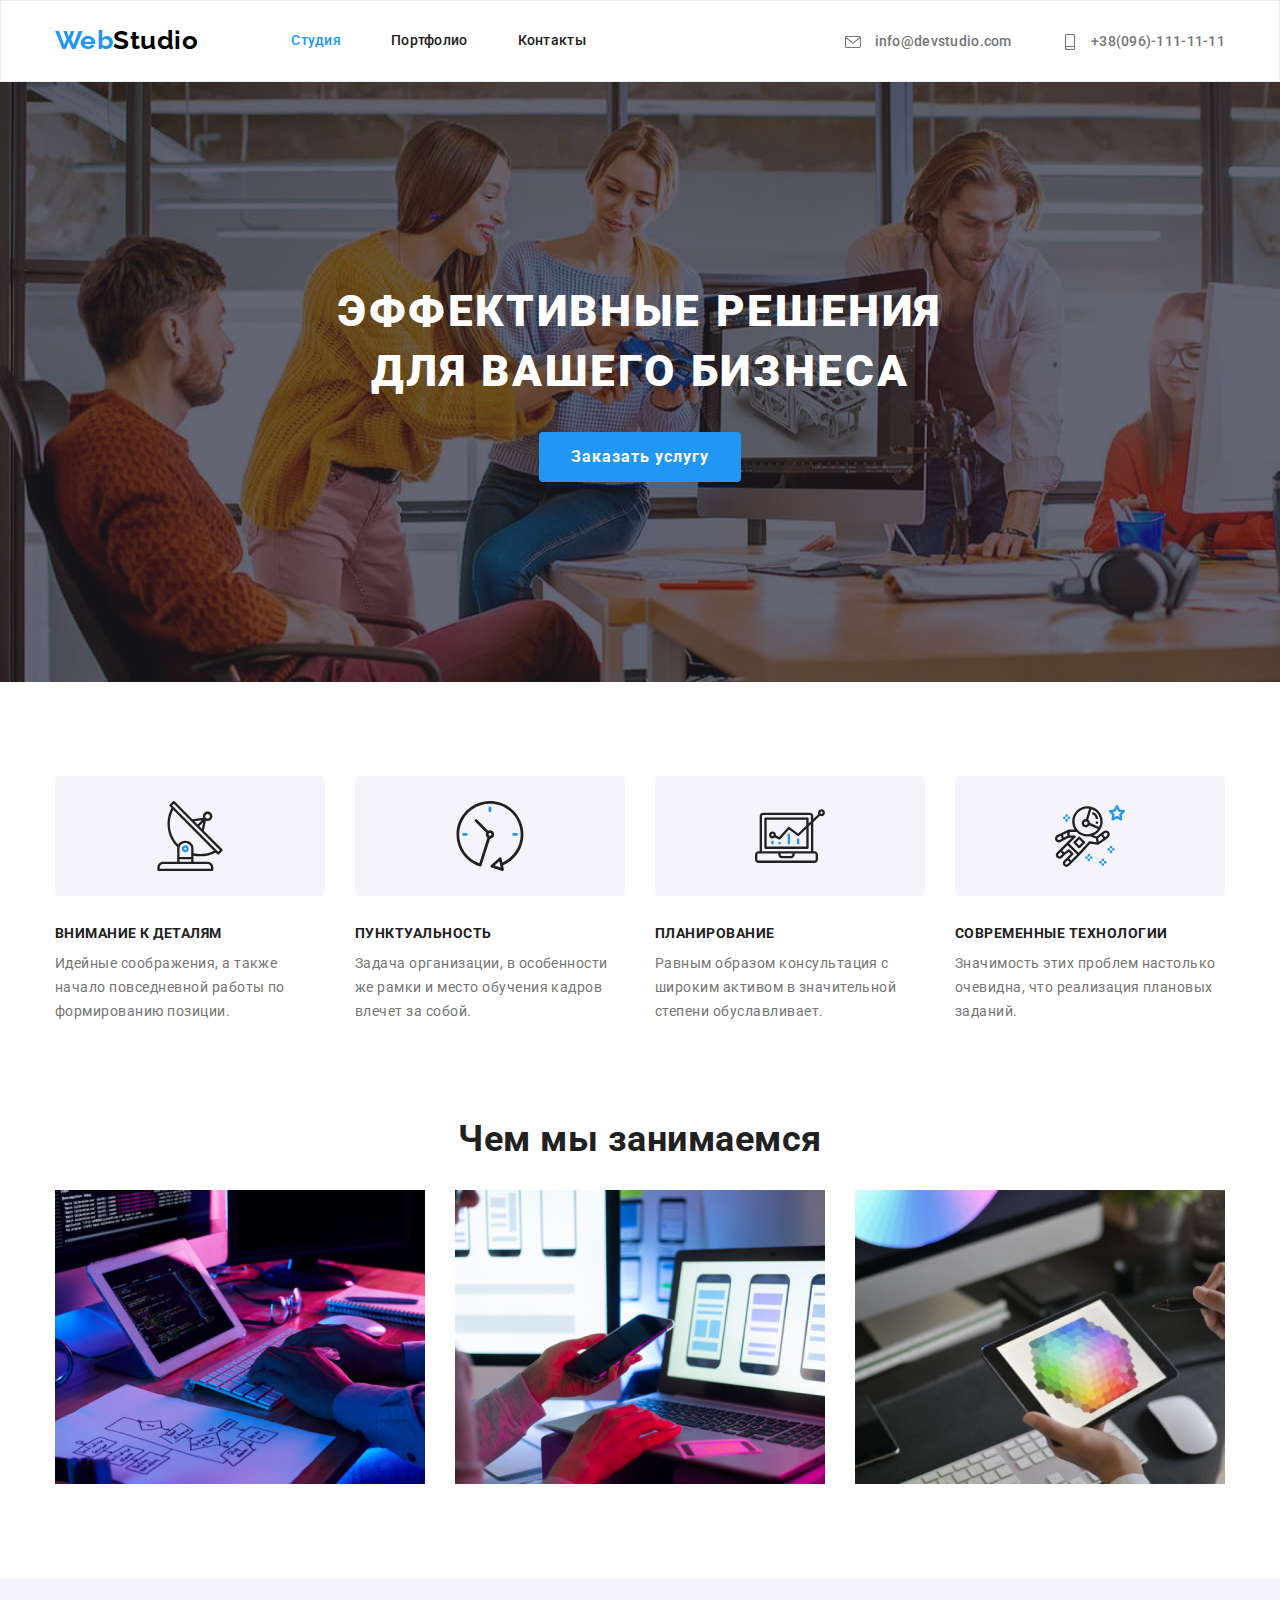
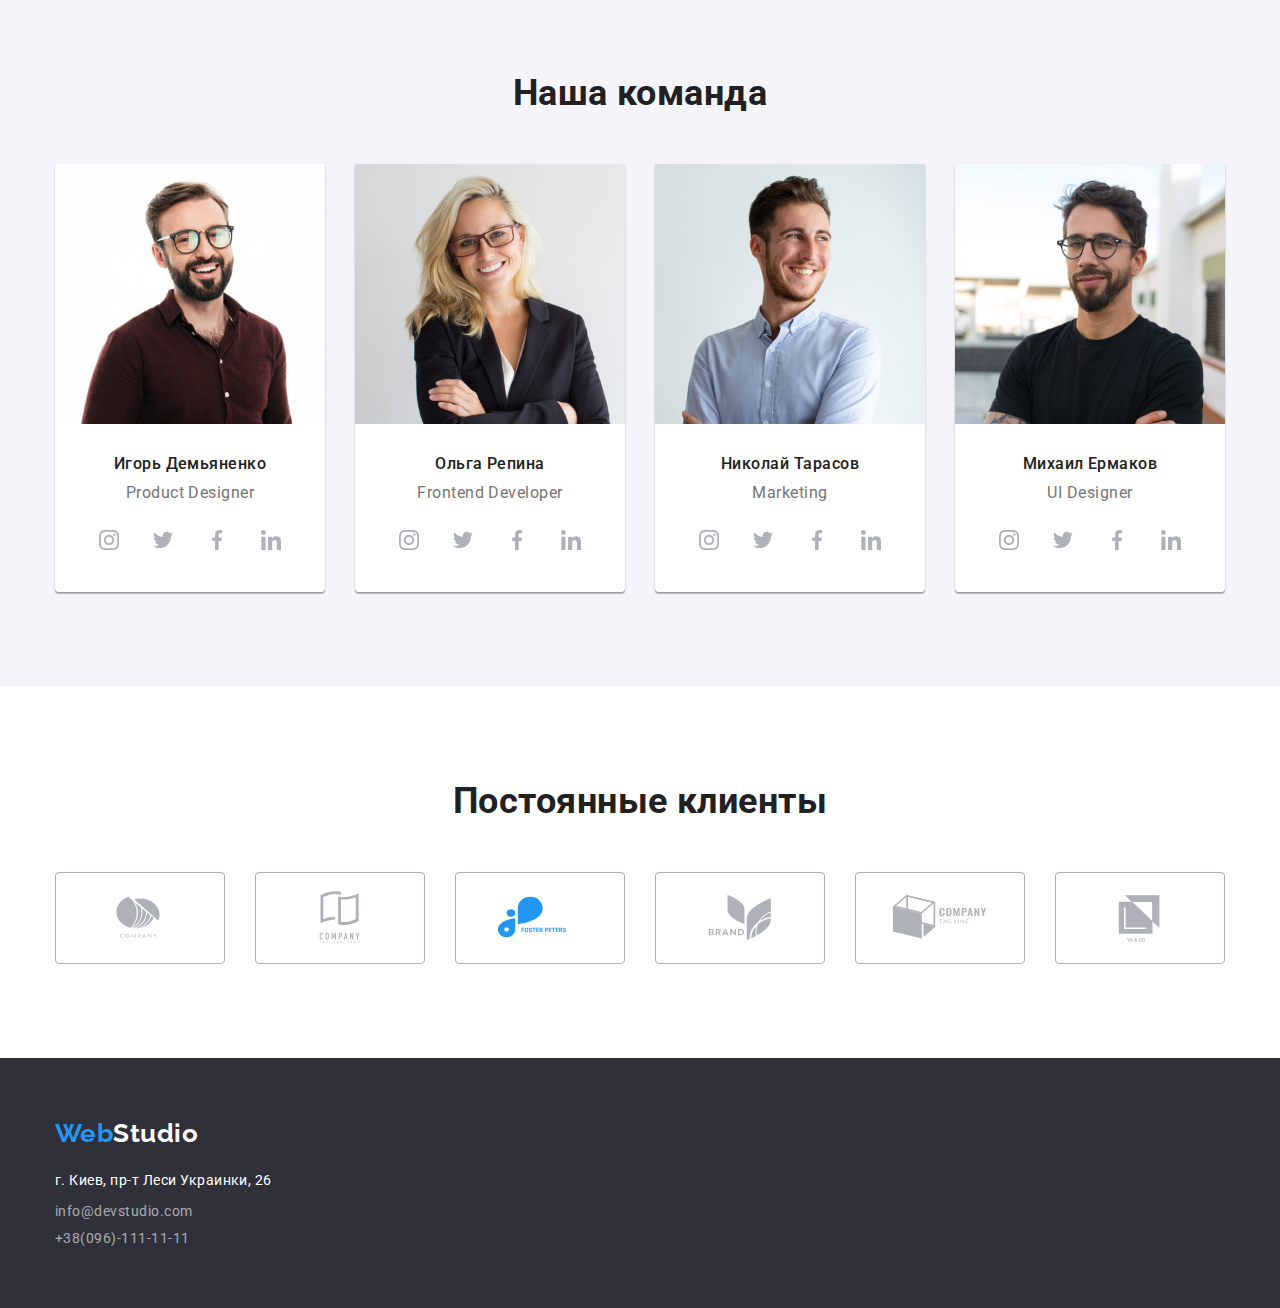
==== commit 51a98f42: "add hw-4" ====
--- a/index.html
+++ b/index.html
@@ -277,6 +277,44 @@
     </ul>
 </div>
 </section> 
+<!--Сlients -->
+<section class="section clients">
+    <div class="container">
+        <h2 class="heading title-clients">Постоянные клиенты</h2>
+        <ul class="list-clients">
+            <li class="item-clients">
+                <svg class="icon-clients">
+                    <use href="./images/icons.svg#icon-Client-1"></use>
+                </svg>
+            </li>
+            <li class="item-clients">
+                <svg class="icon-clients">
+                    <use href="./images/icons.svg#icon-Client-2"></use>
+                </svg>
+            </li>
+            <li class="item-clients">
+                <svg class="icon-clients">
+                    <use href="./images/icons.svg#icon-Client-3"></use>
+                </svg>
+            </li>
+            <li class="item-clients">
+                <svg class="icon-clients">
+                    <use href="./images/icons.svg#icon-Client-4"></use>
+                </svg>
+            </li>
+            <li class="item-clients">
+                <svg class="icon-clients">
+                    <use href="./images/icons.svg#icon-Client-5"></use>
+                </svg>
+            </li>
+            <li class="item-clients">
+                <svg class="icon-clients">
+                    <use href="./images/icons.svg#icon-Client-6"></use>
+                </svg>
+            </li>
+        </ul>
+    </div>
+</section>
 </main> 
 <!--Footer  -->
 <footer class="footer">
--- a/css/styles.css
+++ b/css/styles.css
@@ -130,6 +130,9 @@
 .auth-header:focus .icons-active,
 .auth-header:hover .icons-active{
     fill: var(--accent-color);   
+}
+.active-page{
+    color: var(--accent-color);
 }
 
 /*========== MAIN STUDIO==========*/
@@ -229,14 +232,14 @@
     margin-bottom: 30px;
 }
 .icon-item-work{
-    display: block;
     width: 270px;
     height: 120px;
     padding-top: 25px;
     padding-bottom: 25px;
     padding-right: 100px;
     padding-left: 100px;
-    border-color: #f5f4fa;
+    background-color: #F5F4FA;
+    border-radius: 4px;
 }
 .icon-item-work:not(:last-child){
     margin-right: 30px;
@@ -333,6 +336,36 @@
 .social-list-icon{
     fill: #AFB1B8;
 }
+/*========== CLIENTS==========*/
+.title-clients{
+margin-top: 0;
+margin-bottom: 50px;
+}
+.list-clients{
+display: flex;
+} 
+.item-clients{
+    display: flex;
+    align-items: center;
+    justify-content: center;
+   width: 170px;
+   height: 92px;
+   padding: 32px 16px;
+   border: 1px solid #AFB1B8;
+box-sizing: border-box;
+border-radius: 4px;
+   
+}
+
+.item-clients:not(:last-child){
+    margin-right: 30px;
+}
+
+.icon-clients{
+width: 106px;
+height: 60px;
+
+} 
 /*========== PORTFOLIO ==========*/
 .portfolio-link{
     display:block; 
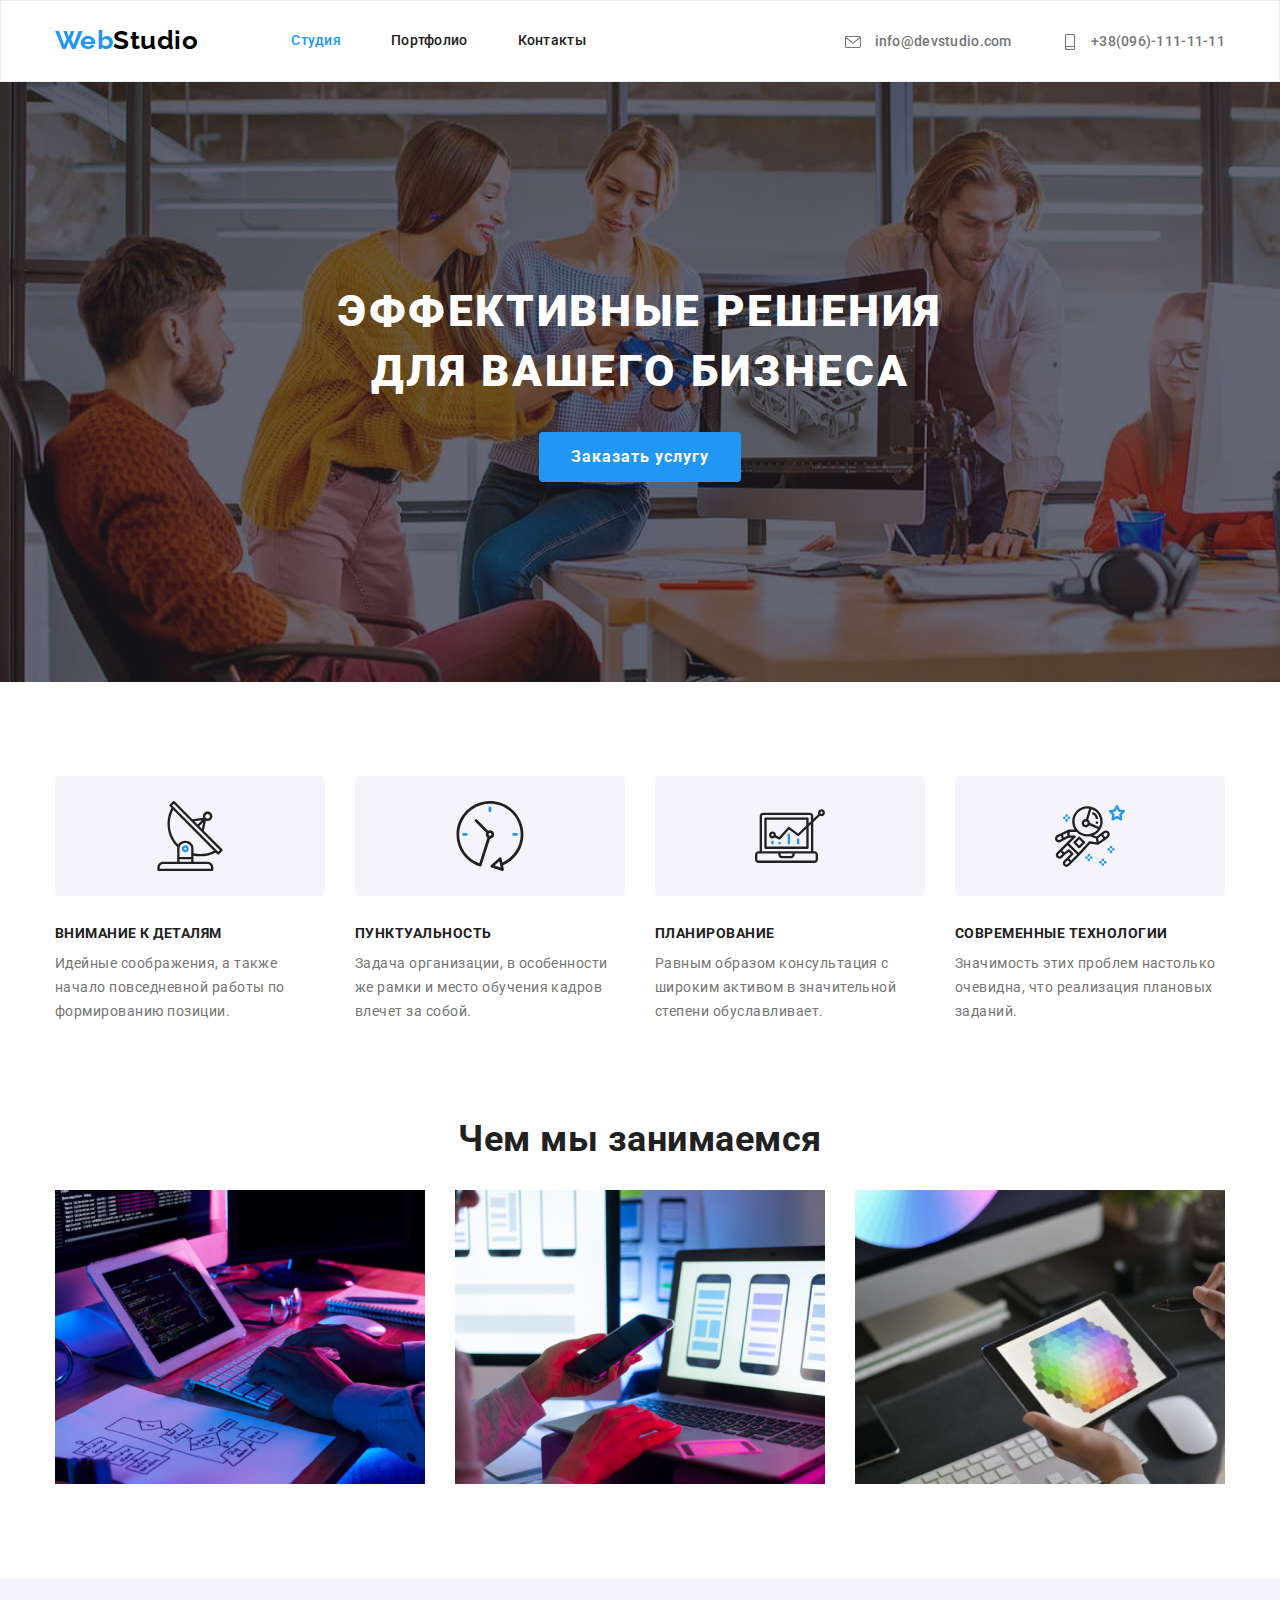
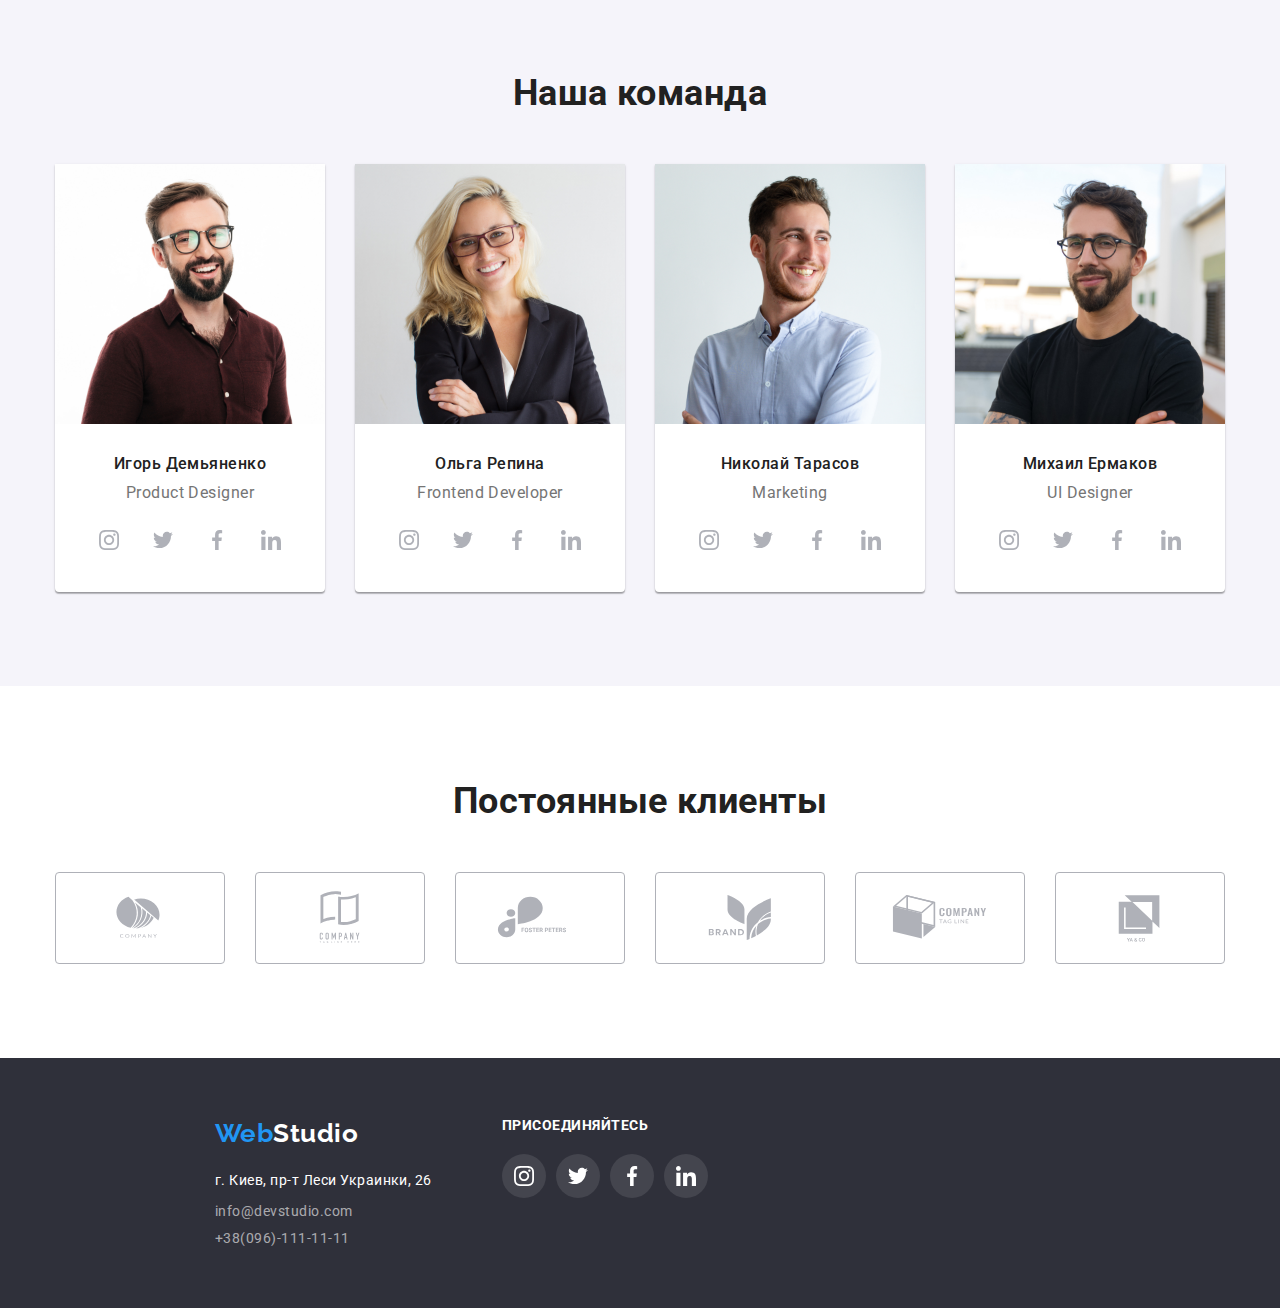
==== commit 7c32b209: "add-hw-4" ====
--- a/index.html
+++ b/index.html
@@ -283,34 +283,46 @@
         <h2 class="heading title-clients">Постоянные клиенты</h2>
         <ul class="list-clients">
             <li class="item-clients">
-                <svg class="icon-clients">
+               <a href="" class="link-clients">
+                <svg class="icon-clients" width="106" height="60">
                     <use href="./images/icons.svg#icon-Client-1"></use>
                 </svg>
-            </li>
-            <li class="item-clients">
-                <svg class="icon-clients">
+               </a>
+            </li>
+            <li class="item-clients">
+                <a href="" class="link-clients">
+                <svg class="icon-clients" width="106" height="60">
                     <use href="./images/icons.svg#icon-Client-2"></use>
                 </svg>
-            </li>
-            <li class="item-clients">
-                <svg class="icon-clients">
+                </a>
+            </li>
+            <li class="item-clients">
+                <a href="" class="link-clients">
+                <svg class="icon-clients" width="106" height="60">
                     <use href="./images/icons.svg#icon-Client-3"></use>
                 </svg>
-            </li>
-            <li class="item-clients">
-                <svg class="icon-clients">
+                </a>
+            </li>
+            <li class="item-clients">
+                <a href="" class="link-clients">
+                <svg class="icon-clients" width="106" height="60">
                     <use href="./images/icons.svg#icon-Client-4"></use>
                 </svg>
-            </li>
-            <li class="item-clients">
-                <svg class="icon-clients">
+                </a>
+            </li>
+            <li class="item-clients">
+                <a href="" class="link-clients">
+                <svg class="icon-clients" width="106" height="60">
                     <use href="./images/icons.svg#icon-Client-5"></use>
                 </svg>
-            </li>
-            <li class="item-clients">
-                <svg class="icon-clients">
+                </a>
+            </li>
+            <li class="item-clients">
+                <a href="" class="link-clients">
+                <svg class="icon-clients" width="106" height="60">
                     <use href="./images/icons.svg#icon-Client-6"></use>
                 </svg>
+                </a>
             </li>
         </ul>
     </div>
@@ -318,17 +330,54 @@
 </main> 
 <!--Footer  -->
 <footer class="footer">
-<div class="container">
-    <div class="footer-logo-link">
-        <a href="index.html" class="logo">Web<span class="logo-footer">Studio</span></a>
+<div class="container footer-box">
+    <div class="address-box">
+        <div class="footer-logo-link">
+            <a href="index.html" class="logo">Web<span class="logo-footer">Studio</span></a>
+        </div>
+        <address>
+            <ul class="footer-logo-link">
+                <li class="item"><a href="" class="address">г. Киев, пр-т Леси Украинки, 26</a></li>
+                <li class="item"><a href="mailto:info@devstudio.com" class="footer-link">info@devstudio.com</a></li>
+                <li class="item"><a href="tel:+380961111111" class="footer-link">+38(096)-111-11-11</a></li>
+            </ul> 
+        </address>
     </div>
-    <address>
-        <ul class="footer-logo-link">
-            <li class="item"><a href="" class="address">г. Киев, пр-т Леси Украинки, 26</a></li>
-            <li class="item"><a href="mailto:info@devstudio.com" class="footer-link">info@devstudio.com</a></li>
-            <li class="item"><a href="tel:+380961111111" class="footer-link">+38(096)-111-11-11</a></li>
-        </ul> 
-    </address>
+    
+    <div class="social-box">
+        <h2 class="heading-footer">присоединяйтесь</h2>
+        <ul class="social-list-footer">
+            <li class="social-list-item-footer">
+                <a href="" class="social-list-link-footer">
+                    <svg class="social-list-icon-footer" width="20" height="20">
+                        <use href="./images/icons.svg#icon-instagram"></use>
+                    </svg>
+                </a>
+            </li>
+            <li class="social-list-item-footer">
+                <a href="" class="social-list-link-footer">
+                    <svg class="social-list-icon-footer" width="20" height="20">
+                        <use href="./images/icons.svg#icon-twitter"></use>
+                    </svg>
+                </a>
+            </li>
+            <li class="social-list-item-footer">
+                <a href="" class="social-list-link-footer">
+                    <svg class="social-list-icon-footer" width="20" height="20">
+                        <use href="./images/icons.svg#icon-facebook"></use>
+                    </svg>
+                </a>
+            </li>
+            <li class="social-list-item-footer">
+                <a href="" class="social-list-link-footer">
+                    <svg class="social-list-icon-footer" width="20" height="20">
+                        <use href="./images/icons.svg#icon-linkedin"></use>
+                    </svg>
+                </a>
+            </li>
+        </ul>
+        
+    </div>
 </div>           
 </footer>
 </body>
--- a/css/styles.css
+++ b/css/styles.css
@@ -338,34 +338,46 @@
 }
 /*========== CLIENTS==========*/
 .title-clients{
-margin-top: 0;
-margin-bottom: 50px;
+    margin-top: 0;
+    margin-bottom: 50px;
 }
 .list-clients{
-display: flex;
+    display: flex;
 } 
 .item-clients{
     display: flex;
     align-items: center;
     justify-content: center;
-   width: 170px;
-   height: 92px;
-   padding: 32px 16px;
-   border: 1px solid #AFB1B8;
-box-sizing: border-box;
-border-radius: 4px;
-   
-}
-
+    width: 170px;
+    height: 92px;
+    border: 1px solid #AFB1B8;
+    box-sizing: border-box;
+    border-radius: 4px;
+}
+.link-clients{
+    display: flex;
+    justify-content: center;
+    align-items: center;
+    width: 100%;
+    height: 100%;
+}
 .item-clients:not(:last-child){
     margin-right: 30px;
 }
 
 .icon-clients{
-width: 106px;
-height: 60px;
+    fill: #AFB1B8; 
 
 } 
+.link-clients:hover .icon-clients,
+.link-clients:focus .icon-clients{
+    fill: var(--accent-color);
+}
+.link-clients:hover,
+.link-clients:focus {
+    border: 1px solid var(--accent-color);
+   
+}
 /*========== PORTFOLIO ==========*/
 .portfolio-link{
     display:block; 
@@ -395,6 +407,10 @@
 .buttons:hover{
     color: #ffffff;
     background-color: var(--accent-color);
+    box-shadow: 
+    0px 3px 1px rgba(0, 0, 0, 0.1), 
+    0px 1px 2px rgba(0, 0, 0, 0.08), 
+    0px 2px 2px rgba(0, 0, 0, 0.12);
 }
 .list .item:not(:last-child){
     margin-right: 8px;
@@ -409,6 +425,14 @@
     margin-right: 30px;
     margin-bottom: 30px;
     border-bottom:1px solid #EEEEEE;   
+}
+.item-of-cards:hover{
+    border: 1px solid #EEEEEE;
+    box-shadow: 0px 1px 1px 
+    rgba(0, 0, 0, 0.12), 0px 4px 4px 
+    rgba(0, 0, 0, 0.06), 1px 4px 6px 
+    rgba(0, 0, 0, 0.16);
+    border-style: none;
 }
 .item-of-cards:nth-child(3n){
     margin-right: 0;
@@ -442,10 +466,10 @@
 }
 /*========== FOOTER ==========*/
 .footer{
-    padding-top: 60px;
-    padding-bottom: 60px;
+    padding: 60px 200px;
     margin-left: auto;
     margin-right: auto;
+    width: 1600px;
     background-color: #2F303A;
 }
 .footer-logo-link:not(:last-child){
@@ -483,3 +507,48 @@
     margin-bottom: 9px;
 }
 
+.footer-box{
+    display: flex;
+    
+    
+}
+.address-box{
+    margin-right: 70px;
+}
+.social-box{
+    height: 80px;
+}
+
+.heading-footer{
+    margin-top: 0;
+    margin-bottom: 20px;
+    padding: auto;
+    font-weight: 700;
+    font-size: 14px;
+    line-height: 1.14;
+    text-transform: uppercase;
+    color: #FFFFFF;
+}
+.social-list-footer{
+    display: flex;
+    justify-content: space-between;
+}
+.social-list-link-footer{
+    display: flex;
+    align-items: center;
+    justify-content: center;
+    width: 44px;
+    height: 44px;
+    background-color: 
+    rgba(255, 255, 255, 0.1);;
+    border-radius: 50%;
+    fill: #FFFFFF;
+}
+.social-list-item-footer:not(:last-child){
+    margin-right: 10px;
+}
+.social-list-link-footer:hover,
+.social-list-link-footer:focus {
+    background-color: var(--accent-color);
+   
+}
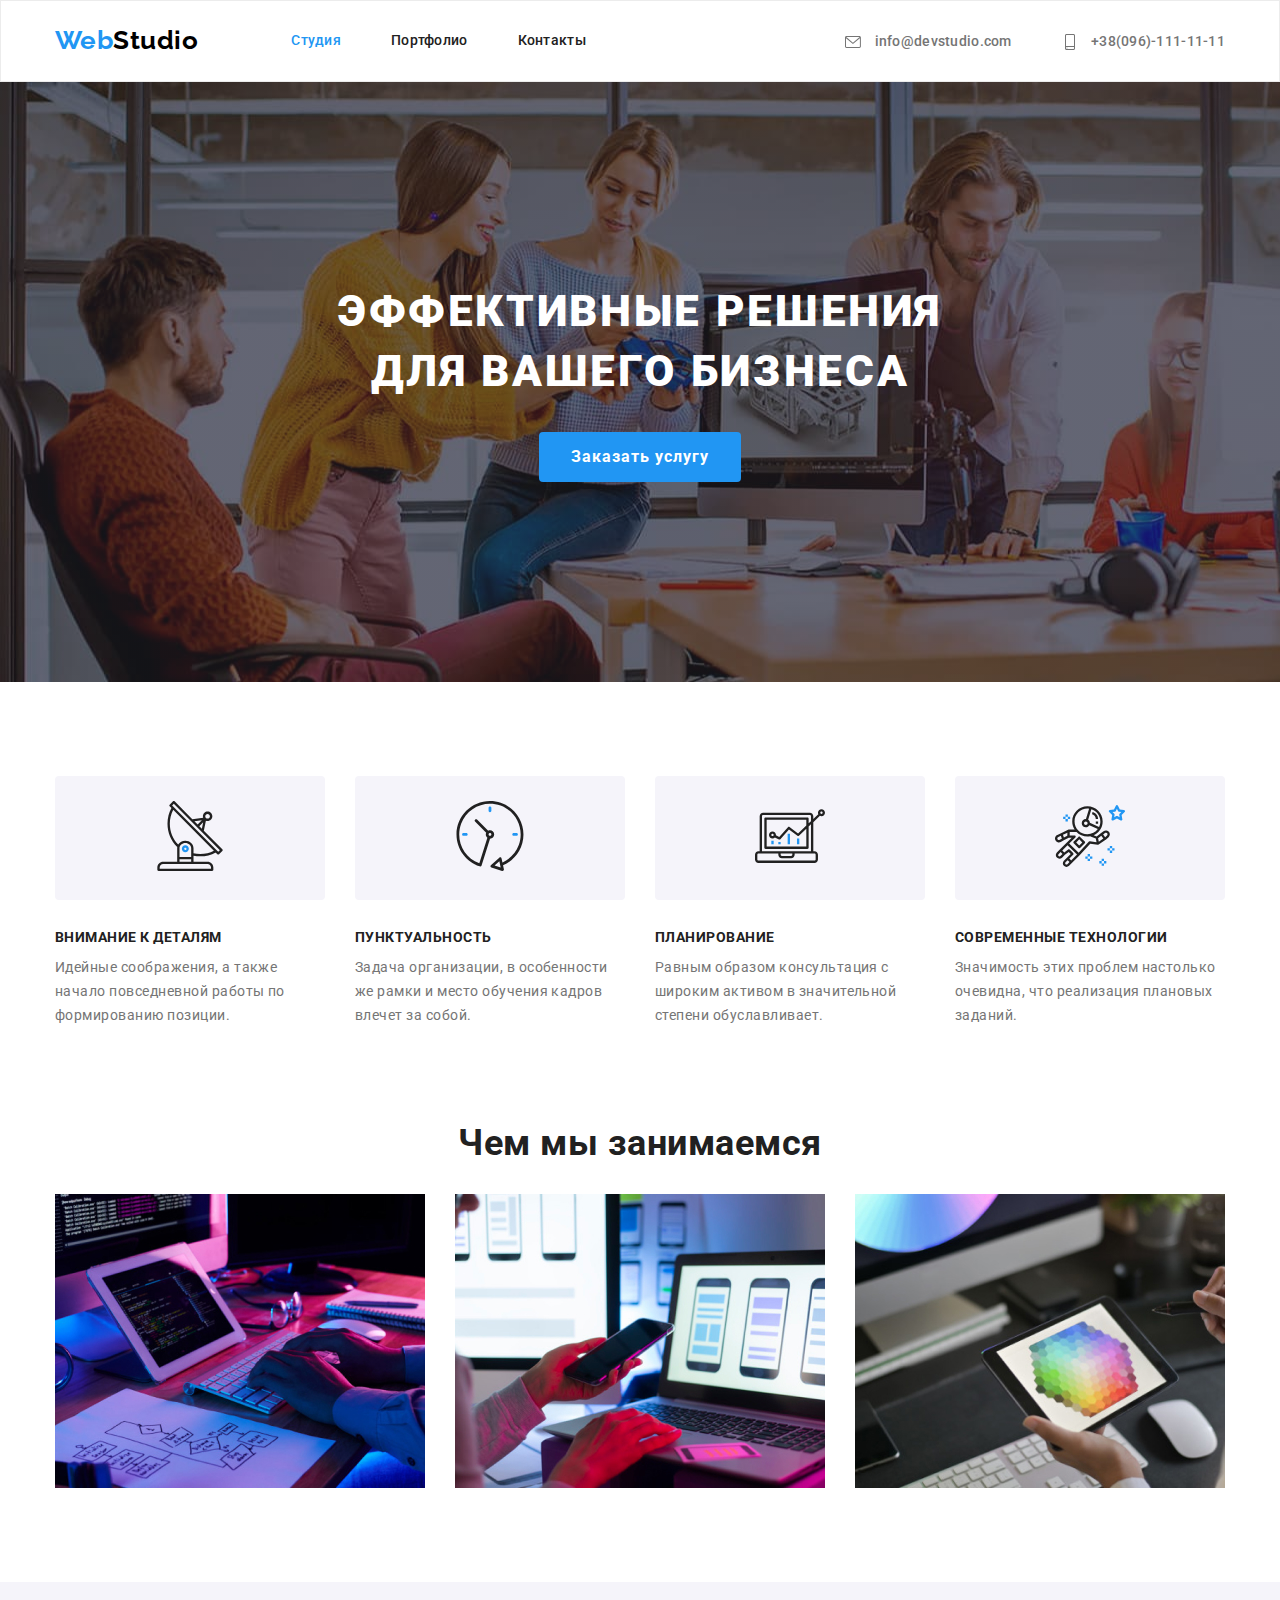
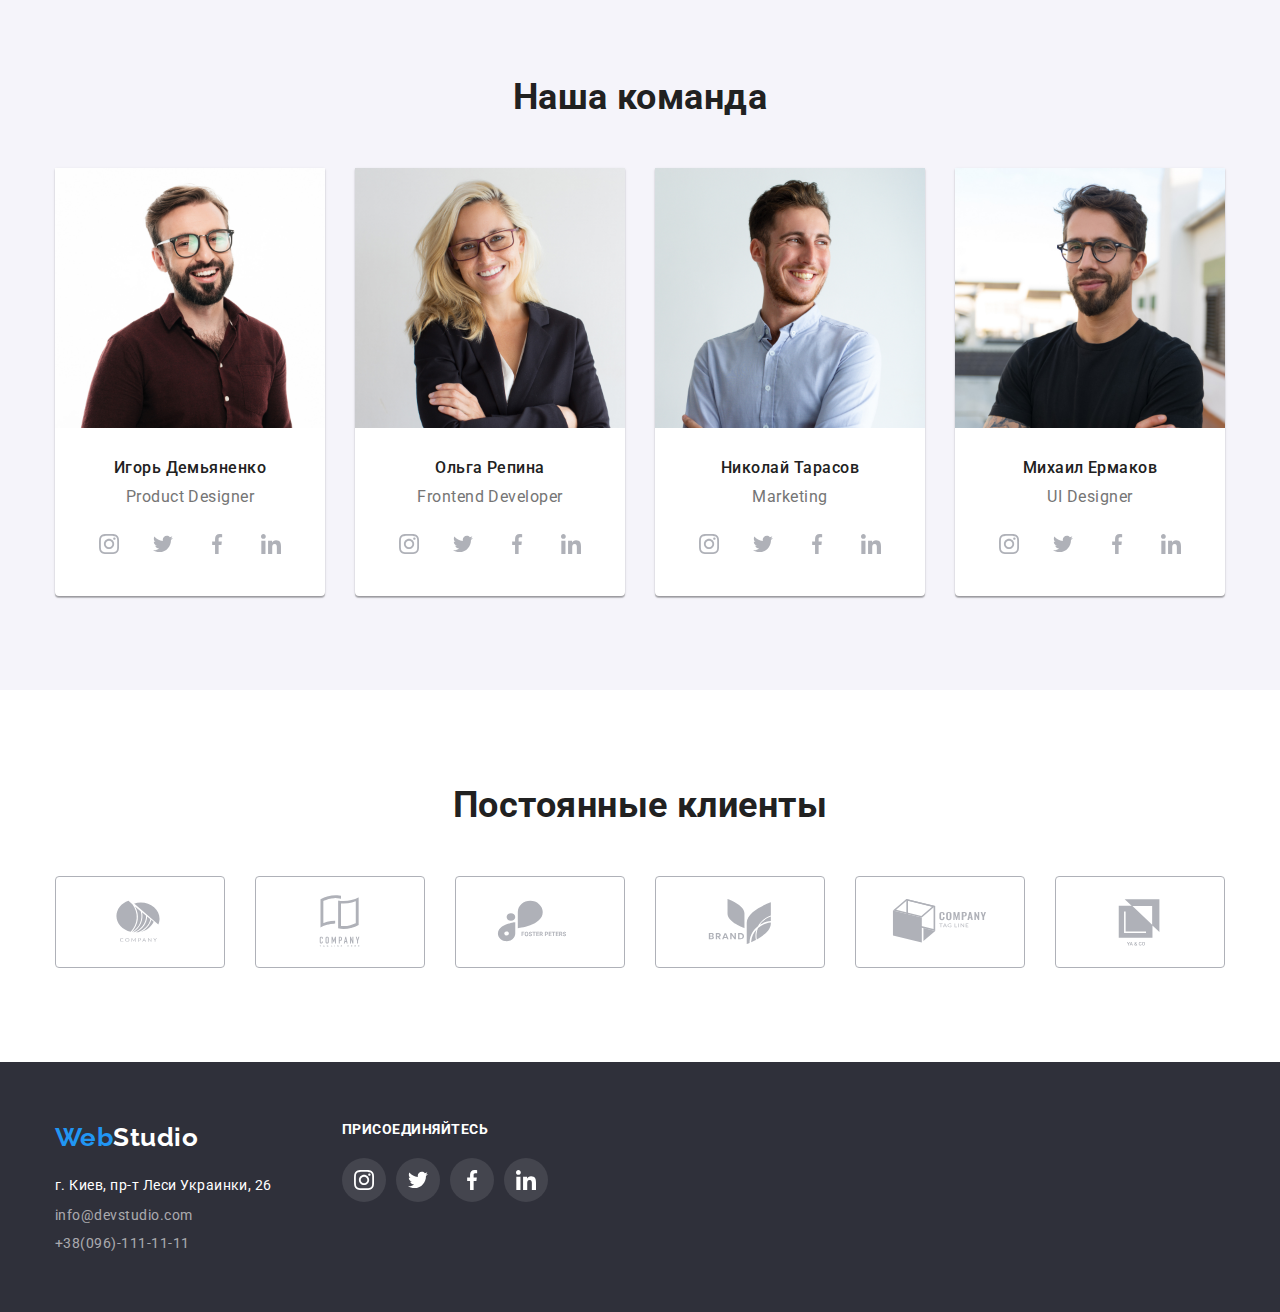
==== commit 9b6c135f: "add-hw-4" ====
--- a/index.html
+++ b/index.html
@@ -62,43 +62,40 @@
     <section  class="section">
        <div class="container">
         <h2 class="heading hides">Направленность</h2>
-        <ul class="icon-list-work">
-            <li  class="icon-item-work" width="270" height="120">
-                <svg class="icon-work">
-                    <use href="./images/icons.svg#icon-antenna"></use>
-                </svg>
-            </li>
-            <li  class="icon-item-work" width="270" height="120">
-                <svg class="icon-work">
-                    <use href="./images/icons.svg#icon-clock"></use>
-                </svg>
-            </li>
-            <li  class="icon-item-work" width="270" height="120">
-                <svg class="icon-work">
-                    <use href="./images/icons.svg#icon-diagram"></use>
-                </svg>
-            </li>
-            <li  class="icon-item-work" width="270" height="120">
-                <svg class="icon-work">
-                    <use href="./images/icons.svg#icon-astronaut"></use>
-                </svg>
-            </li>
-        </ul>
         <ul class="work-list">
             <li class="item">
-                
+                <div class="icon-work-box">
+                    <svg class="icon-work"  width="70" height="70">
+                        <use href="./images/icons.svg#icon-antenna"></use>
+                    </svg>
+                </div>
                 <h3 class="subheading">Внимание к деталям</h3>
                 <p class="work-text">Идейные соображения, а также начало повседневной работы по формированию позиции.</p>
             </li>
             <li class="item">
+                <div class="icon-work-box">
+                    <svg class="icon-work" width="70" height="70">
+                    <use href="./images/icons.svg#icon-clock"></use>
+                </svg>
+                </div>
                 <h3 class="subheading">Пунктуальность</h3>
                 <p class="work-text">Задача организации, в особенности же рамки и место обучения кадров влечет за собой.</p>
             </li>
             <li class="item">
+                <div class="icon-work-box">
+                    <svg class="icon-work" width="70" height="70">
+                    <use href="./images/icons.svg#icon-diagram"></use>
+                </svg>
+                </div>
                 <h3 class="subheading">Планирование</h3>
                 <p class="work-text">Равным образом консультация с широким активом в значительной степени обуславливает.</p>
             </li>
             <li class="item">
+                <div class="icon-work-box">
+                    <svg class="icon-work" width="70" height="70">
+                    <use href="./images/icons.svg#icon-astronaut"></use>
+                </svg>
+                </div>
                 <h3 class="subheading">Современные технологии</h3>
                 <p class="work-text">Значимость этих проблем настолько очевидна, что реализация плановых заданий.</p>
             </li>
--- a/css/styles.css
+++ b/css/styles.css
@@ -204,6 +204,8 @@
     flex-wrap: wrap;
 }   
 .work-list .item{
+    display: flex;
+    flex-direction: column;
     width: 270px;  
 }
 .work-list .item:not(:last-child){
@@ -226,30 +228,18 @@
     color: var(--primary-text-color);  
 }
 
-.icon-list-work{
-    display: flex;
-    justify-content: space-between;
+
+.icon-work-box{
     margin-bottom: 30px;
-}
-.icon-item-work{
     width: 270px;
-    height: 120px;
-    padding-top: 25px;
-    padding-bottom: 25px;
-    padding-right: 100px;
-    padding-left: 100px;
+    padding: 25px 100px;
     background-color: #F5F4FA;
     border-radius: 4px;
-}
-.icon-item-work:not(:last-child){
-    margin-right: 30px;
 }
 .icon-work{
     width: 70px;
     height: 70px;
-    
-    
-    
+    fill: #212121;   
 }
 /* ==========OUR-WORK========== */
 .our-work{
@@ -350,16 +340,17 @@
     justify-content: center;
     width: 170px;
     height: 92px;
+    
+}
+.link-clients{
+    display: flex;
+    justify-content: center;
+    align-items: center;
+    width: 100%;
+    height: 100%;
     border: 1px solid #AFB1B8;
     box-sizing: border-box;
     border-radius: 4px;
-}
-.link-clients{
-    display: flex;
-    justify-content: center;
-    align-items: center;
-    width: 100%;
-    height: 100%;
 }
 .item-clients:not(:last-child){
     margin-right: 30px;
@@ -426,7 +417,7 @@
     margin-bottom: 30px;
     border-bottom:1px solid #EEEEEE;   
 }
-.item-of-cards:hover{
+.portfolio-link:hover{
     border: 1px solid #EEEEEE;
     box-shadow: 0px 1px 1px 
     rgba(0, 0, 0, 0.12), 0px 4px 4px 
@@ -466,10 +457,11 @@
 }
 /*========== FOOTER ==========*/
 .footer{
-    padding: 60px 200px;
+    padding-top: 60px;
+    padding-bottom: 60px;
     margin-left: auto;
     margin-right: auto;
-    width: 1600px;
+    max-width: 1600px;
     background-color: #2F303A;
 }
 .footer-logo-link:not(:last-child){
@@ -516,7 +508,7 @@
     margin-right: 70px;
 }
 .social-box{
-    height: 80px;
+    
 }
 
 .heading-footer{
